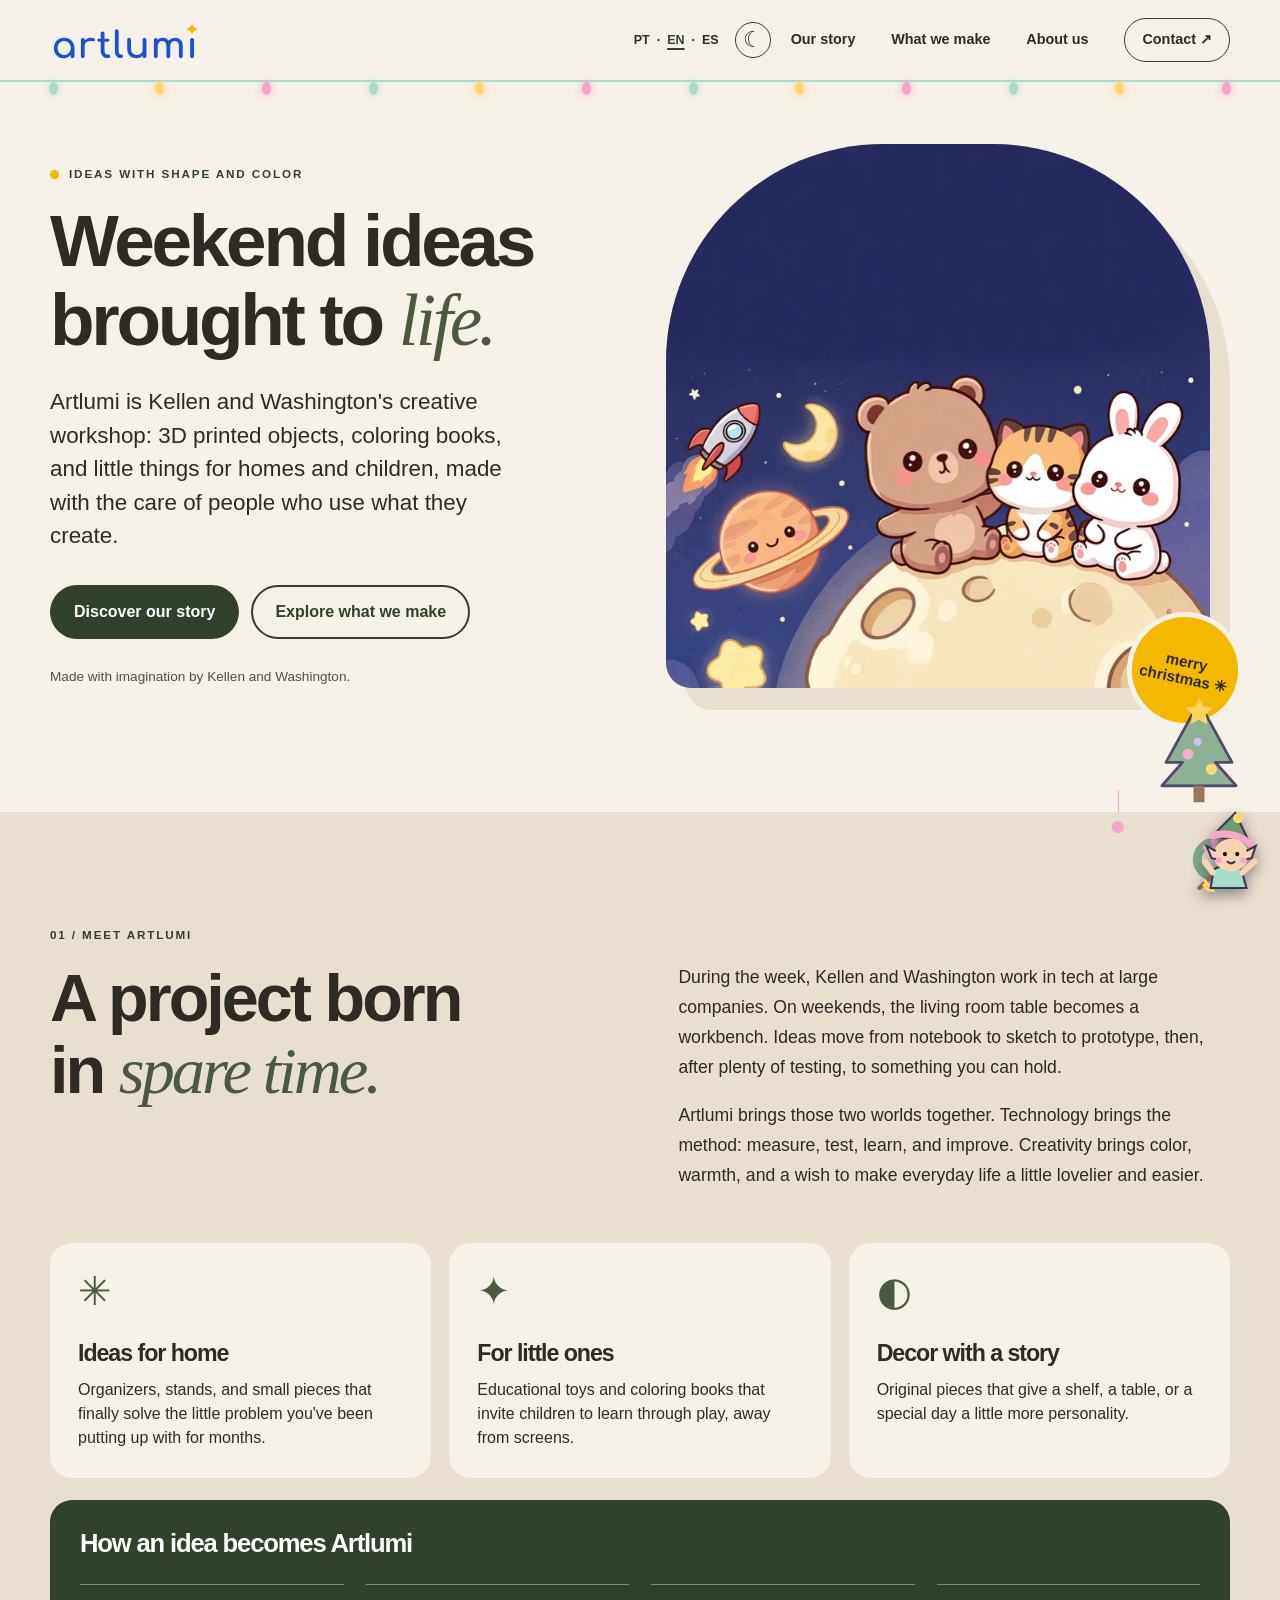
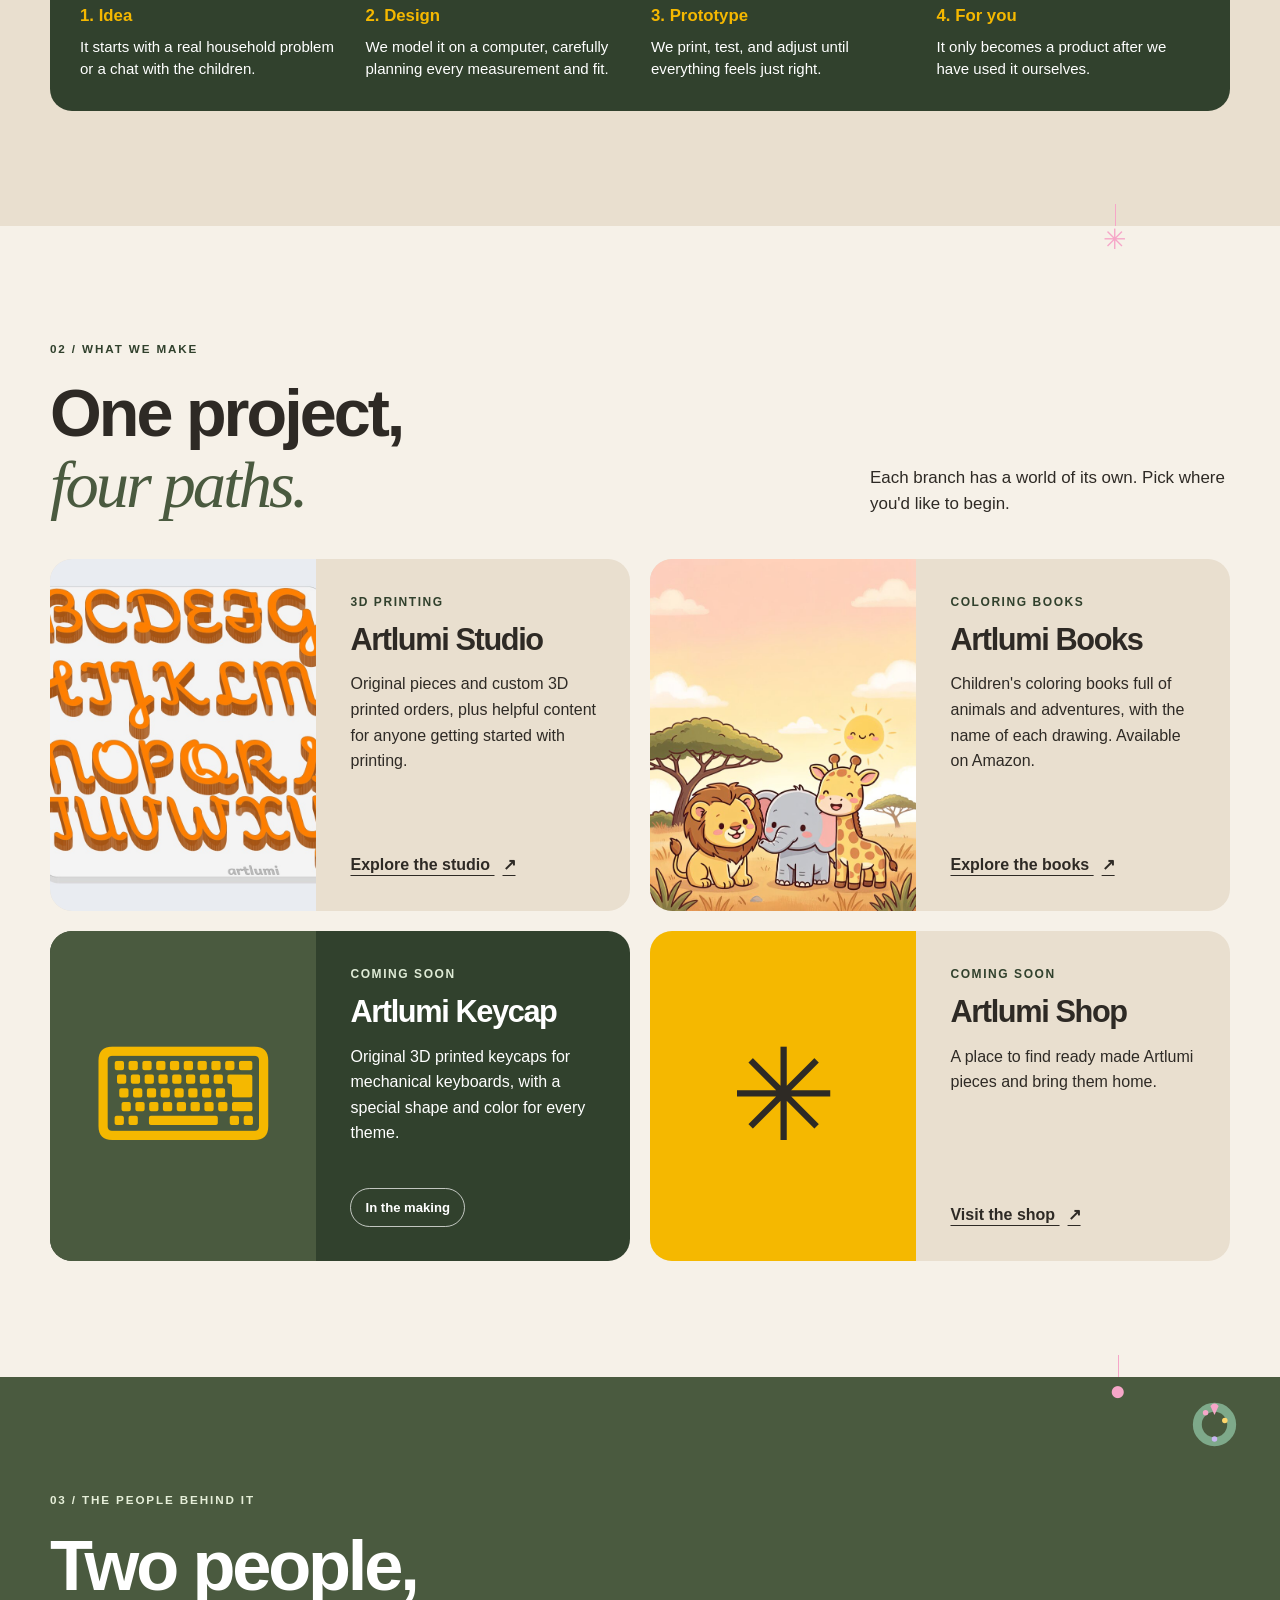
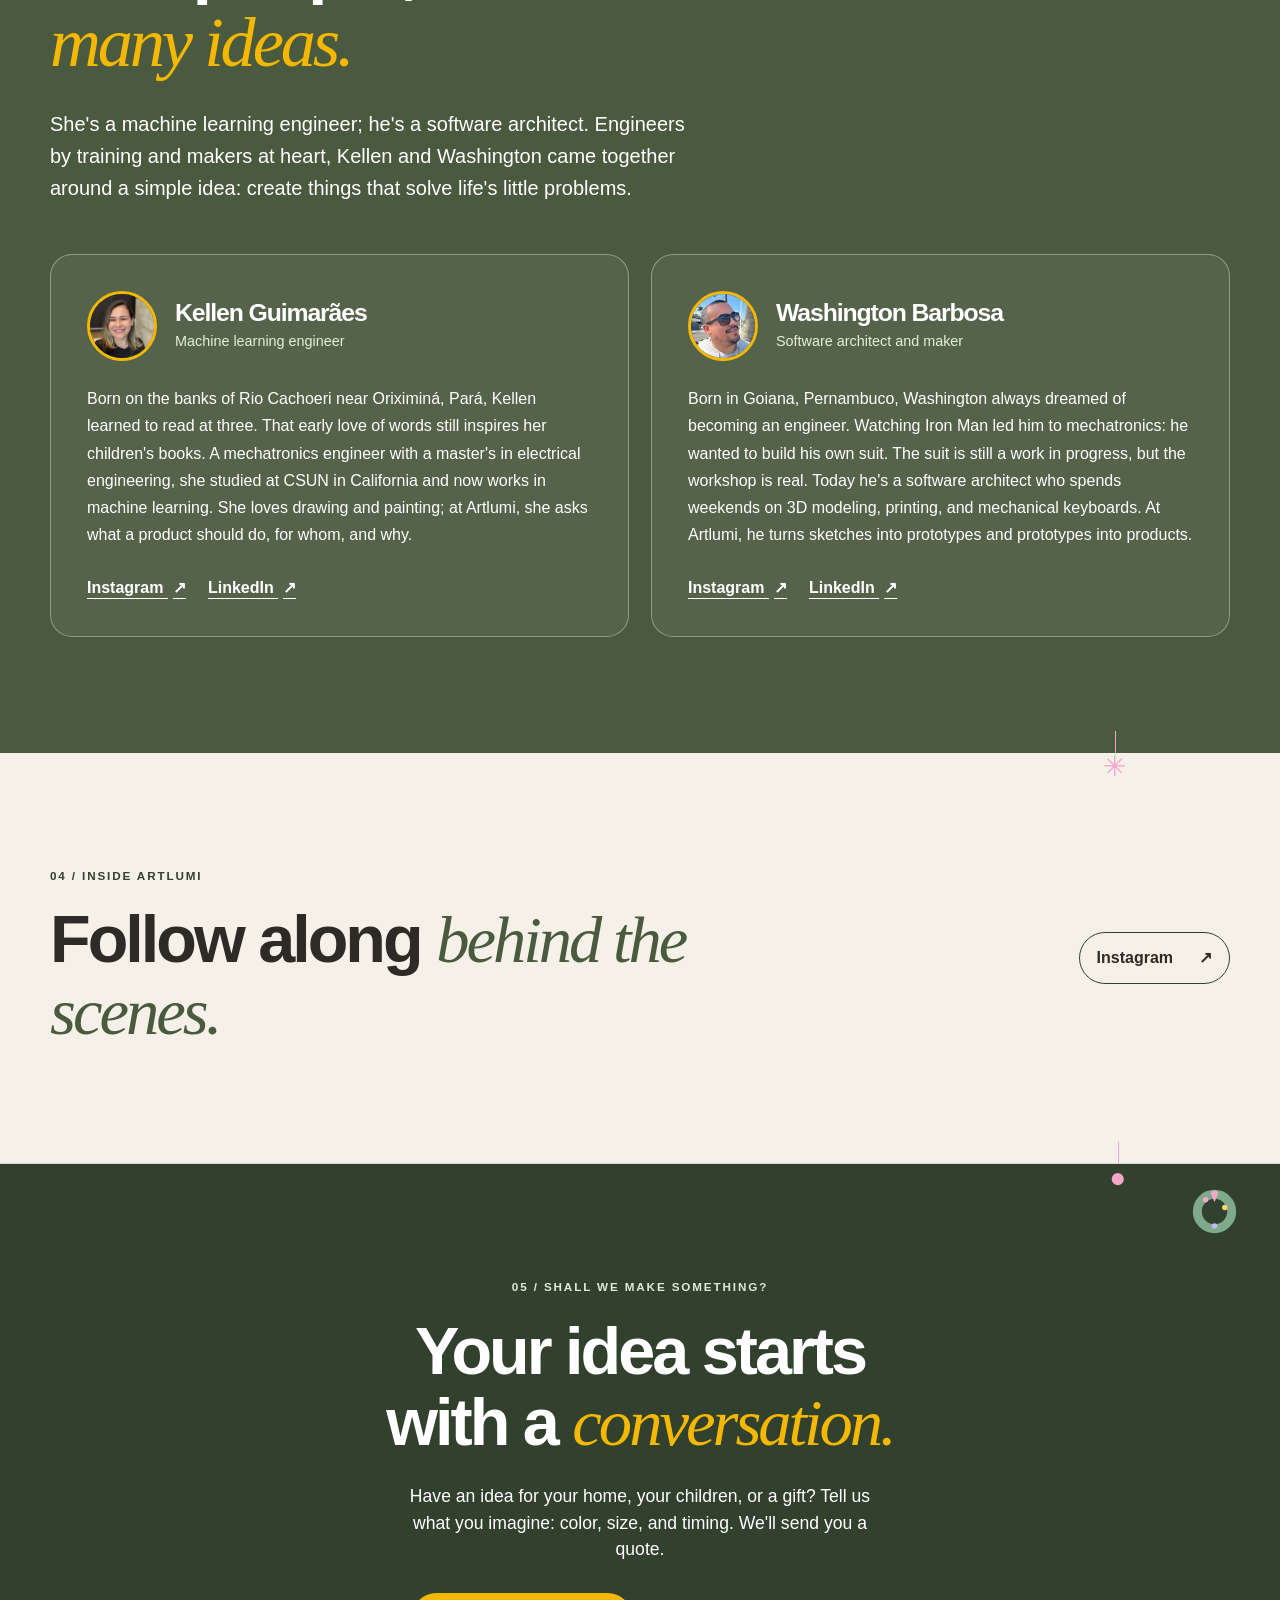
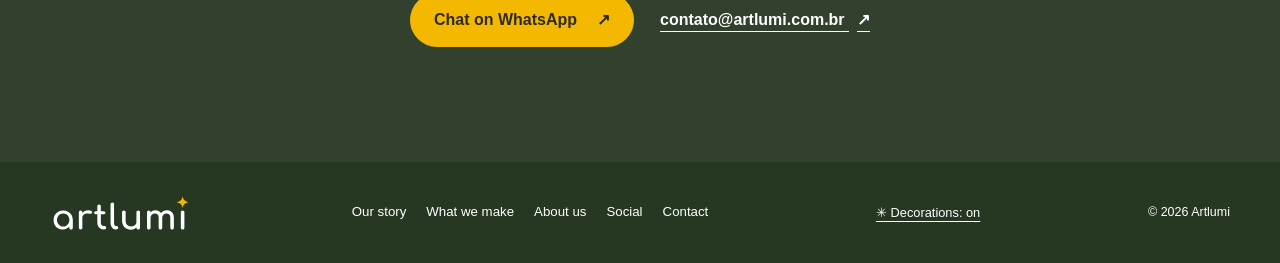
==== en/index.html @ 3c6d299a "Site em inglês e espanhol, modo escuro e temas sazonais - /en/ e /es/ com hreflang; a raiz escolhe o" ====
<!doctype html>
<html lang="en">
  <head>
    <meta charset="utf-8">
    <meta name="viewport" content="width=device-width, initial-scale=1">
    <meta name="description" content="Artlumi is Kellen and Washington's creative home for 3D printed objects, coloring books, and thoughtful ideas for everyday life.">
    <meta property="og:type" content="website">
    <meta property="og:locale" content="en_US">
    <meta property="og:title" content="Artlumi | Ideas made real">
    <meta property="og:description" content="Weekend ideas brought to life through 3D printing, coloring books, and original decor.">
    <meta property="og:image" content="https://artlumi.com.br/assets/img/livro-espaco.jpg">
    <meta property="og:url" content="https://artlumi.com.br/en/">
    <meta name="theme-color" content="#F6F1E8">
    <title>Artlumi | Ideas made real</title>
    <link rel="canonical" href="https://artlumi.com.br/en/">
    <link rel="alternate" hreflang="pt-BR" href="https://artlumi.com.br/">
    <link rel="alternate" hreflang="en" href="https://artlumi.com.br/en/">
    <link rel="alternate" hreflang="es" href="https://artlumi.com.br/es/">
    <link rel="alternate" hreflang="x-default" href="https://artlumi.com.br/">
    <script>
      (() => {
        try {
          const saved = localStorage.getItem('artlumi-theme');
          if (saved === 'light' || saved === 'dark') document.documentElement.dataset.theme = saved;
          else if (matchMedia('(prefers-color-scheme: dark)').matches) document.documentElement.dataset.theme = 'dark';
          document.querySelector('meta[name="theme-color"]').content = document.documentElement.dataset.theme === 'dark' ? '#1e1a2e' : '#F6F1E8';
        } catch (_) { /* Optional preference. */ }
      })();
    </script>
    <link rel="icon" type="image/svg+xml" href="../assets/img/logo-artlumi.svg">
    <link rel="stylesheet" href="../assets/style.css?v=6">
    <script src="../assets/site.js?v=4" defer></script>
    <script src="../assets/seasons.js?v=2" defer></script>
  </head>
  <body>
    <header class="site-header">
      <div class="container header-inner">
        <a class="brand" href="#inicio" aria-label="Artlumi — home">
          <img src="../assets/img/logo-artlumi.svg" width="150" height="49" loading="lazy" alt="Artlumi">
        </a>
        <div class="header-tools">
          <nav class="language-switch" aria-label="Language"><a href="/" hreflang="pt-BR" lang="pt-BR">PT</a><span aria-hidden="true">·</span><a href="/en/" hreflang="en" lang="en" aria-current="true">EN</a><span aria-hidden="true">·</span><a href="/es/" hreflang="es" lang="es">ES</a></nav>
          <button class="theme-toggle" type="button" aria-label="Turn on dark mode" aria-pressed="false"><span class="theme-icon" aria-hidden="true">☾</span></button>
        </div>
        <button class="menu-toggle" type="button" aria-controls="menu-principal" aria-expanded="false" aria-label="Open menu">
          <span></span><span></span><span></span>
        </button>
        <nav class="site-nav" id="menu-principal" aria-label="Main navigation">
          <a href="#projeto">Our story</a>
          <a href="#vertentes">What we make</a>
          <a href="#sobre">About us</a>
          <a class="nav-contact" href="#contato">Contact <span aria-hidden="true">↗&#xFE0E;</span></a>
        </nav>
      </div>
    </header>

    <main>
      <section class="hero" id="inicio" aria-labelledby="titulo-principal">
        <div class="container hero-grid">
          <div class="hero-copy">
            <p class="eyebrow"><span class="eyebrow-dot" aria-hidden="true"></span> IDEAS WITH SHAPE AND COLOR</p>
            <h1 id="titulo-principal">Weekend ideas<br>brought to <em>life.</em></h1>
            <p class="hero-lead">Artlumi is Kellen and Washington's creative workshop: 3D printed objects, coloring books, and little things for homes and children, made with the care of people who use what they create.</p>
            <div class="hero-actions">
              <a class="button button-primary" href="#projeto">Discover our story</a>
              <a class="button button-outline" href="#vertentes">Explore what we make</a>
            </div>
            <p class="hero-note">Made with imagination by Kellen and Washington.</p>
          </div>
          <div class="hero-media">
            <div class="hero-image-wrap">
              <img src="../assets/img/livro-espaco.jpg" width="681" height="900" alt="Cover of the Artlumi Books space coloring book: a bear, kitten, and bunny sitting on the Moon" fetchpriority="high">
            </div>
            <span class="media-sticker" aria-hidden="true">made<br>to<br>imagine ✳</span>
          </div>
        </div>
      </section>

      <section class="section project-section" id="projeto" aria-labelledby="titulo-projeto">
        <div class="container">
          <p class="eyebrow">01 / MEET ARTLUMI</p>
          <div class="project-intro">
            <h2 id="titulo-projeto">A project born<br>in <em>spare time.</em></h2>
            <div class="project-copy">
              <p>During the week, Kellen and Washington work in tech at large companies. On weekends, the living room table becomes a workbench. Ideas move from notebook to sketch to prototype, then, after plenty of testing, to something you can hold.</p>
              <p>Artlumi brings those two worlds together. Technology brings the method: measure, test, learn, and improve. Creativity brings color, warmth, and a wish to make everyday life a little lovelier and easier.</p>
            </div>
          </div>
          <div class="pillars-grid">
            <article class="pillar-card"><span class="pillar-symbol" aria-hidden="true">✳</span><h3>Ideas for home</h3><p>Organizers, stands, and small pieces that finally solve the little problem you've been putting up with for months.</p></article>
            <article class="pillar-card"><span class="pillar-symbol" aria-hidden="true">✦</span><h3>For little ones</h3><p>Educational toys and coloring books that invite children to learn through play, away from screens.</p></article>
            <article class="pillar-card"><span class="pillar-symbol" aria-hidden="true">◐</span><h3>Decor with a story</h3><p>Original pieces that give a shelf, a table, or a special day a little more personality.</p></article>
          </div>
          <div class="process-band">
            <h3>How an idea becomes Artlumi</h3>
            <ol class="process-steps">
              <li><strong>1. Idea</strong><p>It starts with a real household problem or a chat with the children.</p></li>
              <li><strong>2. Design</strong><p>We model it on a computer, carefully planning every measurement and fit.</p></li>
              <li><strong>3. Prototype</strong><p>We print, test, and adjust until everything feels just right.</p></li>
              <li><strong>4. For you</strong><p>It only becomes a product after we have used it ourselves.</p></li>
            </ol>
          </div>
        </div>
      </section>

      <section class="section ventures-section" id="vertentes" aria-labelledby="titulo-vertentes">
        <div class="container">
          <div class="section-heading">
            <div><p class="eyebrow">02 / WHAT WE MAKE</p><h2 id="titulo-vertentes">One project,<br><em>four paths.</em></h2></div>
            <p>Each branch has a world of its own. Pick where you'd like to begin.</p>
          </div>
          <div class="ventures-grid">
            <article class="venture-card">
              <div class="venture-media"><img src="../assets/img/alfabeto-cursivo.jpg" width="1200" height="900" loading="lazy" alt="Colorful cursive letters from a 3D printed interlocking alphabet"></div>
              <div class="venture-copy"><p class="venture-subtitle">3D printing</p><h3>Artlumi Studio</h3><p>Original pieces and custom 3D printed orders, plus helpful content for anyone getting started with printing.</p><a href="https://studio.artlumi.com.br/" target="_blank" rel="noopener" aria-label="Explore Artlumi Studio">Explore the studio <span aria-hidden="true">↗&#xFE0E;</span></a></div>
            </article>
            <article class="venture-card">
              <div class="venture-media"><img src="../assets/img/livro-safari.jpg" width="681" height="900" loading="lazy" alt="Cover of the children's safari coloring book"></div>
              <div class="venture-copy"><p class="venture-subtitle">Coloring books</p><h3>Artlumi Books</h3><p>Children's coloring books full of animals and adventures, with the name of each drawing. Available on Amazon.</p><a href="https://book.artlumi.com.br/" target="_blank" rel="noopener" aria-label="Explore Artlumi Books">Explore the books <span aria-hidden="true">↗&#xFE0E;</span></a></div>
            </article>
            <article class="venture-card idea-card keycap-card">
              <div class="venture-media idea-illustration" aria-hidden="true">⌨</div>
              <div class="venture-copy"><p class="venture-subtitle">Coming soon</p><h3>Artlumi Keycap</h3><p>Original 3D printed keycaps for mechanical keyboards, with a special shape and color for every theme.</p><span class="venture-badge">In the making</span></div>
            </article>
            <article class="venture-card idea-card store-card">
              <div class="venture-media idea-illustration" aria-hidden="true">✳</div>
              <div class="venture-copy"><p class="venture-subtitle">Coming soon</p><h3>Artlumi Shop</h3><p>A place to find ready made Artlumi pieces and bring them home.</p><a href="https://store.artlumi.com.br/" target="_blank" rel="noopener" aria-label="Visit the Artlumi Shop">Visit the shop <span aria-hidden="true">↗&#xFE0E;</span></a></div>
            </article>
          </div>
        </div>
      </section>

      <section class="section about-section" id="sobre" aria-labelledby="titulo-sobre">
        <div class="container">
          <p class="eyebrow">03 / THE PEOPLE BEHIND IT</p>
          <h2 id="titulo-sobre">Two people,<br><em>many ideas.</em></h2>
          <p class="about-lead">She's a machine learning engineer; he's a software architect. Engineers by training and makers at heart, Kellen and Washington came together around a simple idea: create things that solve life's little problems.</p>
          <div class="bios-grid">
            <article class="bio-card">
              <div class="bio-header"><img class="bio-photo" src="../assets/img/perfil/kellen.jpg?v=1" width="150" height="150" loading="lazy" alt="Photo of Kellen Guimarães"><div><h3>Kellen Guimarães</h3><p class="bio-role">Machine learning engineer</p></div></div>
              <p>Born on the banks of Rio Cachoeri near Oriximiná, Pará, Kellen learned to read at three. That early love of words still inspires her children's books. A mechatronics engineer with a master's in electrical engineering, she studied at CSUN in California and now works in machine learning. She loves drawing and painting; at Artlumi, she asks what a product should do, for whom, and why.</p>
              <div class="bio-links"><a href="https://www.instagram.com/kellen.ag/" target="_blank" rel="noopener" aria-label="Kellen's Instagram">Instagram <span aria-hidden="true">↗&#xFE0E;</span></a><a href="https://www.linkedin.com/in/kellenguimaraes" target="_blank" rel="noopener" aria-label="Kellen's LinkedIn">LinkedIn <span aria-hidden="true">↗&#xFE0E;</span></a></div>
            </article>
            <article class="bio-card">
              <div class="bio-header"><img class="bio-photo" src="../assets/img/perfil/washington.jpg?v=1" width="150" height="150" loading="lazy" alt="Photo of Washington Barbosa"><div><h3>Washington Barbosa</h3><p class="bio-role">Software architect and maker</p></div></div>
              <p>Born in Goiana, Pernambuco, Washington always dreamed of becoming an engineer. Watching Iron Man led him to mechatronics: he wanted to build his own suit. The suit is still a work in progress, but the workshop is real. Today he's a software architect who spends weekends on 3D modeling, printing, and mechanical keyboards. At Artlumi, he turns sketches into prototypes and prototypes into products.</p>
              <div class="bio-links"><a href="https://www.instagram.com/washingtonban/" target="_blank" rel="noopener" aria-label="Washington's Instagram">Instagram <span aria-hidden="true">↗&#xFE0E;</span></a><a href="https://www.linkedin.com/in/washingtonban/" target="_blank" rel="noopener" aria-label="Washington's LinkedIn">LinkedIn <span aria-hidden="true">↗&#xFE0E;</span></a></div>
            </article>
          </div>
        </div>
      </section>

      <section class="section social-section" id="redes" aria-labelledby="titulo-redes">
        <div class="container social-inner">
          <div><p class="eyebrow">04 / INSIDE ARTLUMI</p><h2 id="titulo-redes">Follow along <em>behind the scenes.</em></h2></div>
          <div class="social-links" aria-label="Social media">
            <a class="social-link" data-config="instagram" target="_blank" rel="noopener" hidden>Instagram <span aria-hidden="true">↗&#xFE0E;</span></a>
            <a class="social-link" data-config="tiktok" target="_blank" rel="noopener" hidden>TikTok <span aria-hidden="true">↗&#xFE0E;</span></a>
            <a class="social-link" data-config="youtube" target="_blank" rel="noopener" hidden>YouTube <span aria-hidden="true">↗&#xFE0E;</span></a>
            <p class="coming-soon" id="redes-em-breve">Coming soon <span aria-hidden="true">✳</span></p>
          </div>
        </div>
      </section>

      <section class="section contact-section" id="contato" aria-labelledby="titulo-contato">
        <div class="container contact-inner">
          <p class="eyebrow">05 / SHALL WE MAKE SOMETHING?</p>
          <h2 id="titulo-contato">Your idea starts<br>with a <em>conversation.</em></h2>
          <p>Have an idea for your home, your children, or a gift? Tell us what you imagine: color, size, and timing. We'll send you a quote.</p>
          <div class="contact-actions">
            <a class="button button-yellow" data-config="whatsapp" hidden>Chat on WhatsApp <span aria-hidden="true">↗&#xFE0E;</span></a>
            <a class="contact-email" data-config="email" href="mailto:contato@artlumi.com.br">contato@artlumi.com.br <span aria-hidden="true">↗&#xFE0E;</span></a>
          </div>
        </div>
      </section>
    </main>

    <footer class="site-footer">
      <div class="container footer-inner">
        <a href="#inicio" aria-label="Artlumi — back to top"><img src="../assets/img/logo-artlumi-branco.svg" width="150" height="49" loading="lazy" alt="Artlumi"></a>
        <nav aria-label="Footer navigation"><a href="#projeto">Our story</a><a href="#vertentes">What we make</a><a href="#sobre">About us</a><a href="#redes">Social</a><a href="#contato">Contact</a></nav>
        <button class="decor-toggle" type="button" aria-pressed="true">✳ Decorations: on</button>
        <small>© 2026 Artlumi</small>
      </div>
    </footer>
  </body>
</html>
---- assets/style.css ----
:root {
  color-scheme: light;
  --green: #4a5a3f;
  --green-dark: #31412d;
  --beige: #e9dfcf;
  --cream: #f6f1e8;
  --ink: #2e2a25;
  --blue: #1d4ed8;
  --yellow: #f5b800;
  --white: #fffdf9;
  --radius: 22px;
}

*, *::before, *::after { box-sizing: border-box; }
html { scroll-behavior: smooth; scroll-padding-top: 96px; }
body { margin: 0; padding-top: 80px; min-width: 320px; color: var(--ink); background: var(--cream); font-family: "Avenir Next", Avenir, "Segoe UI", sans-serif; line-height: 1.5; }
img { display: block; max-width: 100%; }
a { color: inherit; }
button { font: inherit; }
[hidden] { display: none !important; }
:focus-visible { outline: 3px solid var(--blue); outline-offset: 4px; }
.container { width: min(100% - 48px, 1180px); margin-inline: auto; }
.section { padding-block: clamp(72px, 9vw, 128px); }
.eyebrow { margin: 0 0 20px; color: var(--green-dark); font-size: .73rem; font-weight: 800; letter-spacing: .16em; line-height: 1.4; }
h1, h2, h3, p { overflow-wrap: break-word; }
h1, h2, h3 { margin-top: 0; line-height: 1.08; letter-spacing: -.045em; }
h1, h2 { font-weight: 800; }
h2 { margin-bottom: 0; font-size: clamp(2.65rem, 5.2vw, 5rem); }
em { font-family: Georgia, serif; font-weight: 400; }
.button { display: inline-flex; align-items: center; justify-content: center; gap: 20px; min-height: 52px; padding: 13px 22px; border: 2px solid transparent; border-radius: 999px; font-weight: 800; text-decoration: none; text-align: center; transition: transform .2s ease, background-color .2s ease, color .2s ease; }
.button:hover, .social-link:hover { transform: translateY(-3px); }
.button-primary { color: #fff; background: var(--green-dark); }
.button-primary:hover { background: #263722; }
.button-outline { border-color: var(--green-dark); color: var(--green-dark); }
.button-outline:hover { background: var(--beige); }

.site-header { position: fixed; z-index: 20; top: 0; right: 0; left: 0; border-bottom: 1px solid rgba(46,42,37,.12); background: var(--cream); }
.header-inner { display: flex; align-items: center; justify-content: space-between; min-height: 80px; gap: 20px; }
.brand { display: inline-flex; flex: none; align-items: center; }
.brand img { width: 150px; height: auto; }
.site-nav { display: flex; align-items: center; gap: clamp(18px, 2.8vw, 38px); }
.site-nav a { font-size: .9rem; font-weight: 700; text-decoration: none; }
.site-nav a:hover, .site-footer a:hover { text-decoration: underline; text-underline-offset: 5px; }
.site-nav .nav-contact { padding: 10px 17px; border: 1px solid var(--green-dark); border-radius: 999px; }
.menu-toggle { display: none; }

.hero { overflow: hidden; padding-block: clamp(38px, 5vw, 72px) clamp(72px, 8vw, 120px); }
.hero-grid { display: grid; grid-template-columns: minmax(0, 1fr) minmax(0, 1.02fr); align-items: center; gap: clamp(30px, 5vw, 72px); }
.hero-copy { padding-block: 20px; }
.hero .eyebrow { display: flex; align-items: center; gap: 10px; }
.eyebrow-dot { width: 9px; height: 9px; border-radius: 50%; background: var(--yellow); }
.hero h1 { max-width: 680px; margin-bottom: 24px; font-size: clamp(3.4rem, 5.7vw, 5.7rem); }
.hero h1 em { color: var(--green); }
.hero-lead { max-width: 480px; margin: 0 0 32px; font-size: clamp(1.1rem, 1.8vw, 1.4rem); line-height: 1.5; }
.hero-actions { display: flex; flex-wrap: wrap; gap: 12px; }
.hero-note { margin: 28px 0 0; color: #555044; font-size: .85rem; }
.hero-media { position: relative; min-width: 0; padding: 0 20px 22px 0; }
.hero-image-wrap { overflow: hidden; aspect-ratio: 1 / 1; border-radius: 40% 40% 25px 25px; background: var(--beige); box-shadow: 20px 22px 0 var(--beige); }
.hero-image-wrap img { width: 100%; height: 100%; object-fit: cover; }
.media-sticker { position: absolute; right: -13px; bottom: -18px; display: grid; place-items: center; width: 116px; height: 116px; border: 5px solid var(--cream); border-radius: 50%; color: var(--ink); background: var(--yellow); font-size: .95rem; font-weight: 800; line-height: 1.12; text-align: center; transform: rotate(12deg); }

.project-section { background: var(--beige); }
.project-intro { display: grid; grid-template-columns: minmax(0, 1fr) minmax(0, 1fr); gap: clamp(30px, 6vw, 80px); align-items: start; }
.project-intro h2 em, .ventures-section h2 em { color: var(--green); }
.project-copy p { margin: 0 0 18px; font-size: 1.1rem; line-height: 1.7; }
.project-copy p:last-child { margin-bottom: 0; }
.pillars-grid { display: grid; grid-template-columns: repeat(3, minmax(0, 1fr)); gap: 18px; margin-top: 52px; }
.pillar-card { min-width: 0; padding: 28px; border-radius: var(--radius); background: var(--cream); }
.pillar-symbol { display: block; margin-bottom: 30px; color: var(--green); font-size: 2.5rem; line-height: 1; }
.pillar-card h3 { margin-bottom: 12px; font-size: 1.45rem; }
.pillar-card p { margin: 0; }
.process-band { margin-top: 22px; padding: 30px; border-radius: var(--radius); color: #fff; background: var(--green-dark); }
.process-band h3 { margin-bottom: 26px; font-size: 1.6rem; }
.process-steps { display: grid; grid-template-columns: repeat(4, minmax(0, 1fr)); gap: 22px; margin: 0; padding: 0; list-style: none; }
.process-steps li { min-width: 0; padding-top: 18px; border-top: 1px solid rgba(255,255,255,.38); }
.process-steps strong { color: var(--yellow); font-size: 1.05rem; }
.process-steps p { margin: 8px 0 0; font-size: .94rem; }
.ventures-section { background: var(--cream); }
.section-heading { display: flex; align-items: end; justify-content: space-between; gap: 30px; margin-bottom: 38px; }
.section-heading > p { max-width: 360px; margin: 0 0 5px; font-size: 1.06rem; }
.ventures-grid { display: grid; grid-template-columns: repeat(2, minmax(0, 1fr)); gap: 20px; }
.venture-card { display: grid; grid-template-columns: minmax(0, .85fr) minmax(0, 1fr); overflow: hidden; min-width: 0; min-height: 330px; border-radius: var(--radius); background: var(--beige); }
.venture-media { min-width: 0; min-height: 100%; background: var(--beige); }
.venture-media img { width: 100%; height: 100%; object-fit: cover; }
.venture-copy { display: flex; flex-direction: column; align-items: flex-start; min-width: 0; padding: clamp(22px, 3vw, 34px); }
.venture-subtitle { margin: 0 0 12px; color: var(--green-dark); font-size: .75rem; font-weight: 800; letter-spacing: .13em; text-transform: uppercase; }
.venture-copy h3 { margin-bottom: 15px; font-size: clamp(1.55rem, 2.4vw, 2.15rem); }
.venture-copy > p:not(.venture-subtitle) { margin: 0 0 24px; line-height: 1.6; }
.venture-copy a { margin-top: auto; font-weight: 800; text-decoration-thickness: 1px; text-underline-offset: 5px; }
.venture-copy a span { margin-left: 8px; }
.idea-card { color: #fff; background: var(--green-dark); }
.idea-card .venture-subtitle { color: #dfebd6; }
.idea-illustration { display: grid; place-items: center; color: var(--yellow); background: var(--green); font-size: clamp(5rem, 10vw, 9rem); line-height: 1; }
.venture-badge { display: inline-flex; margin-top: auto; padding: 9px 14px; border: 1px solid rgba(255,255,255,.7); border-radius: 999px; font-size: .82rem; font-weight: 800; }
.store-card { color: var(--ink); background: var(--beige); }
.store-card .venture-subtitle { color: var(--green-dark); }
.store-card .idea-illustration { color: var(--ink); background: var(--yellow); }
.about-section { color: #fff; background: var(--green); }
.about-section .eyebrow { color: #e6efd9; }
.about-section h2 { font-size: clamp(2.6rem, 5.5vw, 5.5rem); }
.about-section h2 em { color: var(--yellow); }
.bios-grid { display: grid; grid-template-columns: repeat(2, minmax(0, 1fr)); gap: 22px; margin-top: 50px; }
.about-lead { max-width: 640px; margin: 28px 0 0; font-size: clamp(1.05rem, 1.6vw, 1.25rem); line-height: 1.6; }
.bio-card { display: flex; flex-direction: column; min-width: 0; padding: clamp(24px, 3vw, 36px); border: 1px solid rgba(255,255,255,.35); border-radius: var(--radius); background: rgba(255,255,255,.06); }
.bio-header { display: flex; align-items: center; gap: 18px; margin-bottom: 24px; }
.bio-header > div { min-width: 0; }
.bio-photo { flex: none; width: 70px; height: 70px; border: 3px solid var(--yellow); border-radius: 50%; object-fit: cover; background: var(--beige); }
.bio-initials { display: grid; flex: none; place-items: center; width: 70px; height: 70px; border-radius: 50%; color: var(--ink); background: var(--yellow); font-weight: 800; font-size: 1.2rem; }
.bio-header h3 { margin-bottom: 5px; font-size: 1.55rem; }
.bio-role { margin: 0; color: #e6efd9; font-size: .9rem; }
.bio-card > p { margin: 0 0 28px; line-height: 1.7; }
.bio-links { display: flex; flex-wrap: wrap; gap: 12px 22px; margin-top: auto; }
.bio-links a { font-weight: 800; text-decoration-thickness: 1px; text-underline-offset: 5px; }
.bio-links a span { margin-left: 5px; }

.social-section { border-bottom: 1px solid rgba(46,42,37,.13); }
.social-inner { display: flex; align-items: center; justify-content: space-between; gap: 36px; }
.social-inner h2 { max-width: 650px; }
.social-inner h2 em { color: var(--green); }
.social-links { display: flex; flex: none; flex-wrap: wrap; gap: 10px; max-width: 440px; }
.social-link { display: inline-flex; align-items: center; justify-content: space-between; gap: 26px; min-width: 130px; padding: 13px 17px; border: 1px solid var(--green-dark); border-radius: 999px; font-weight: 800; text-decoration: none; transition: transform .2s ease; }
.coming-soon { margin: 0; padding: 16px 24px; border: 1px solid var(--green); border-radius: 999px; color: var(--green-dark); font-weight: 800; }
.coming-soon span { margin-left: 14px; color: var(--blue); }

.contact-section { color: #fff; background: var(--green-dark); text-align: center; }
.contact-inner { display: flex; flex-direction: column; align-items: center; }
.contact-section .eyebrow { color: #dfead6; }
.contact-section h2 { max-width: 900px; }
.contact-section h2 em { color: var(--yellow); }
.contact-inner > p:not(.eyebrow) { max-width: 490px; margin: 24px 0 30px; font-size: 1.1rem; }
.contact-actions { display: flex; flex-wrap: wrap; align-items: center; justify-content: center; gap: 18px 26px; }
.button-yellow { color: var(--ink); background: var(--yellow); }
.button-yellow:hover { background: #ffd04b; }
.contact-email { color: #fff; font-weight: 800; text-decoration-thickness: 1px; text-underline-offset: 6px; }
.contact-email span { margin-left: 8px; }
.site-footer { padding-block: 28px; color: #fff; background: #263722; }
.footer-inner { display: flex; align-items: center; justify-content: space-between; gap: 24px; }
.footer-inner img { width: 140px; height: auto; }
.site-footer nav { display: flex; flex-wrap: wrap; gap: 12px 20px; }
.site-footer a { font-size: .83rem; text-decoration: none; }
.site-footer small { white-space: nowrap; font-size: .78rem; }

@media (max-width: 980px) {
  .project-intro { grid-template-columns: 1fr; gap: 26px; }
  .process-steps { grid-template-columns: repeat(2, minmax(0, 1fr)); }
  .venture-card { grid-template-columns: 1fr; }
  .venture-media { min-height: 240px; max-height: 280px; }
  .footer-inner { flex-wrap: wrap; }
}

@media (max-width: 720px) {
  html { scroll-padding-top: 76px; }
  body { padding-top: 68px; }
  .container { width: min(100% - 32px, 1180px); }
  .header-inner { min-height: 68px; }
  .brand img { width: 124px; }
  .menu-toggle { display: flex; flex-direction: column; align-items: center; justify-content: center; gap: 5px; width: 44px; height: 44px; border: 1px solid var(--green-dark); border-radius: 50%; color: var(--green-dark); background: transparent; cursor: pointer; }
  .menu-toggle span { display: block; width: 18px; height: 2px; border-radius: 2px; background: currentColor; }
  .site-nav { position: absolute; top: 68px; right: 0; left: 0; display: none; flex-direction: column; align-items: stretch; gap: 0; padding: 12px 16px 20px; border-bottom: 1px solid rgba(46,42,37,.12); background: var(--cream); box-shadow: 0 12px 22px rgba(46,42,37,.1); }
  .site-nav.is-open { display: flex; }
  .site-nav a { padding: 12px 8px; }
  .site-nav .nav-contact { margin-top: 5px; padding: 12px; text-align: center; }
  .hero { padding-block: 34px 82px; }
  .hero-grid { grid-template-columns: 1fr; gap: 30px; }
  .hero-copy { padding: 0; }
  .hero h1 { margin-bottom: 18px; font-size: clamp(3.25rem, 12vw, 5rem); }
  .hero-lead { margin-bottom: 24px; }
  .hero-note { margin-top: 20px; }
  .hero-media { width: min(100% - 12px, 500px); margin-inline: auto; }
  .media-sticker { right: -8px; bottom: -22px; width: 90px; height: 90px; font-size: .73rem; }
  .section-heading, .social-inner { align-items: start; flex-direction: column; gap: 18px; }
  .section-heading { margin-bottom: 28px; }
  .section-heading > p { max-width: 550px; }
  .pillars-grid { grid-template-columns: 1fr; gap: 14px; margin-top: 38px; }
  .pillar-symbol { margin-bottom: 18px; }
  .ventures-grid, .bios-grid { grid-template-columns: 1fr; }
  .venture-card { grid-template-columns: minmax(0, .8fr) minmax(0, 1fr); min-height: 300px; }
  .venture-media { max-height: none; }
  .social-links { flex: auto; }
}

@media (max-width: 520px) {
  .section { padding-block: 72px; }
  .process-band { padding: 24px; }
  .process-steps { grid-template-columns: 1fr; gap: 18px; }
  .venture-card { grid-template-columns: 1fr; }
  .venture-media { min-height: 220px; max-height: 240px; }
  .venture-copy { min-height: 270px; }
  .bio-header { align-items: flex-start; }
  .bio-initials, .bio-photo { width: 58px; height: 58px; }
  .hero-actions .button { width: 100%; }
  .contact-actions { flex-direction: column; }
  .footer-inner { flex-direction: column; align-items: flex-start; }
  .site-footer nav { gap: 12px 16px; }
}

@media (prefers-reduced-motion: reduce) {
  html { scroll-behavior: auto; }
  *, *::before, *::after { transition-duration: .01ms !important; }
}

/* Language and appearance controls */
.header-tools { display: flex; align-items: center; gap: 14px; margin-left: auto; }
.language-switch { display: flex; align-items: center; gap: 5px; white-space: nowrap; font-size: .78rem; font-weight: 800; }
.language-switch a { padding: 5px 2px; text-decoration: none; }
.language-switch a[aria-current="true"] { color: var(--green-dark); text-decoration: underline; text-decoration-thickness: 2px; text-underline-offset: 4px; }
.theme-toggle { display: grid; flex: none; place-items: center; width: 36px; height: 36px; border: 1px solid var(--green-dark); border-radius: 50%; color: var(--green-dark); background: transparent; cursor: pointer; }
.theme-icon { font-size: 1.35rem; line-height: 1; }
.decor-toggle { border: 0; color: inherit; background: transparent; cursor: pointer; font-size: .8rem; text-decoration: underline; text-underline-offset: 4px; }
@media (min-width: 721px) and (max-width: 1050px) { .header-inner { gap: 12px; } .site-nav { gap: 12px; } .site-nav a { font-size: .8rem; } .brand img { width: 125px; } }
@media (max-width: 720px) { .header-inner { gap: 8px; } .header-tools { gap: 6px; } .language-switch { font-size: .7rem; gap: 3px; } .theme-toggle { width: 32px; height: 32px; } .menu-toggle { flex: none; } }
@media (max-width: 380px) { .brand img { width: 100px; } .header-tools { gap: 4px; } }

/* Night palette. The media rule also covers visitors before JavaScript loads. */
:root[data-theme="dark"] {
  color-scheme: dark;
  --green: #a6dcc8; --green-dark: #c9b6f2; --beige: #262038; --cream: #1e1a2e;
  --ink: #f7efe4; --blue: #c9b6f2; --yellow: #ffd66b; --white: #342c4d;
}
@media (prefers-color-scheme: dark) {
  :root:not([data-theme="light"]) {
    color-scheme: dark;
    --green: #a6dcc8; --green-dark: #c9b6f2; --beige: #262038; --cream: #1e1a2e;
    --ink: #f7efe4; --blue: #c9b6f2; --yellow: #ffd66b; --white: #342c4d;
  }
}
:root[data-theme="dark"] body, :root:not([data-theme="light"]) body { background-color: var(--cream); }
:root[data-theme="dark"] .site-header, :root[data-theme="dark"] .site-nav { background: #1e1a2e; border-color: #4d4167; }
:root[data-theme="dark"] .brand img { content: url('img/logo-artlumi-branco.svg'); }
:root[data-theme="dark"] .hero, :root[data-theme="dark"] .ventures-section, :root[data-theme="dark"] .social-section { background-color: #1e1a2e; background-image: radial-gradient(circle, #c9b6f255 1px, transparent 2px), radial-gradient(circle, #ffd66b33 1px, transparent 2px); background-size: 117px 109px, 163px 151px; }
:root[data-theme="dark"] .project-section { background: #262038; }
:root[data-theme="dark"] .pillar-card, :root[data-theme="dark"] .venture-card:not(.idea-card), :root[data-theme="dark"] .bio-card { background: #342c4d; }
:root[data-theme="dark"] .venture-media { background: #2d2643; }
:root[data-theme="dark"] .process-band, :root[data-theme="dark"] .keycap-card, :root[data-theme="dark"] .contact-section { color: #f7efe4; background: #2d2643; }
:root[data-theme="dark"] .about-section { color: #f7efe4; background: #262038; }
:root[data-theme="dark"] .bio-role, :root[data-theme="dark"] .about-section .eyebrow, :root[data-theme="dark"] .contact-section .eyebrow, :root[data-theme="dark"] .idea-card .venture-subtitle { color: #cfc3dd; }
:root[data-theme="dark"] .hero-note { color: #cfc3dd; }
:root[data-theme="dark"] .button-primary { color: #1e1a2e; background: #c9b6f2; }
:root[data-theme="dark"] .button-primary:hover { background: #e0d3fa; }
:root[data-theme="dark"] .button-outline:hover { background: #342c4d; }
:root[data-theme="dark"] .store-card { color: #f7efe4; background: #342c4d; }
:root[data-theme="dark"] .store-card .idea-illustration { color: #1e1a2e; }
:root[data-theme="dark"] .idea-illustration { color: #ffd66b; background: #4b3c68; }
:root[data-theme="dark"] .media-sticker, :root[data-theme="dark"] .bio-initials, :root[data-theme="dark"] .button-yellow { color: #1e1a2e; }
:root[data-theme="dark"] .hero-image-wrap { box-shadow: 20px 22px 0 #342c4d; }
:root[data-theme="dark"] .site-footer { background: #181425; }
:root[data-theme="dark"] .contact-email { color: #f7efe4; }
:root[data-theme="dark"] .hero .eyebrow-dot { box-shadow: 0 0 16px #ffd66b; animation: star-glow 3s ease-in-out infinite alternate; }
@keyframes star-glow { to { opacity: .55; } }
@media (prefers-reduced-motion: reduce) { :root[data-theme="dark"] .hero .eyebrow-dot { animation: none; } }

/* Seasonal drawings are decorative and never affect layout. */
.hero, .section, .pillar-card, .venture-card { position: relative; }
.season-layer { position: fixed; inset: 0; z-index: 10; pointer-events: none; overflow: hidden; }
.season-item { display: block; pointer-events: none; }
.season-item svg, .season-elf svg { display: block; width: 100%; height: 100%; }
.season-bat { position: fixed; left: var(--x); top: var(--y); width: var(--size, 46px); height: var(--size, 46px); opacity: .9; }
.season-bat.flying { animation: bat-float var(--duration) ease-in-out var(--delay) infinite alternate; }
.season-bat.sleeping { top: 18%; left: auto; right: 2%; transform: rotate(180deg); opacity: .55; }
@keyframes bat-float { 50% { transform: translate3d(6px, -34px, 0) rotate(10deg); } 100% { transform: translate3d(-4px, 30px, 0) rotate(-8deg); } }
.season-bat.flying { animation-name: bat-float; }
.season-web { position: absolute; z-index: 1; top: var(--top, 0); left: 0; width: var(--s, 120px); height: var(--s, 120px); color: #9a86c4; opacity: .95; transform-origin: top left; transition: opacity 1.2s ease; }
.season-web.right { left: auto; right: 0; transform: scaleX(-1); transform-origin: center; }
.season-web.swept { opacity: 0; }
:root[data-theme="dark"] .season-web { color: #c9b6f2; }
.season-elf { position: fixed; z-index: 12; right: 14px; bottom: 12px; width: 82px; height: 82px; padding: 0; border: 0; background: transparent; cursor: pointer; filter: drop-shadow(0 5px 7px #17132677); }
.sweeping-elf { animation: elf-arrive 4s ease-out both; }
.sweeping-elf.is-sweeping { animation: elf-sweep 1.8s ease-in-out both; }
.hanging-elf, .gift-elf, .waving-elf { right: 12px; bottom: 8px; }
.waving-elf { animation: elf-wave 3s ease-in-out infinite; }
@keyframes elf-arrive { from { transform: translateX(120px); } to { transform: translateX(0); } }
@keyframes elf-sweep { 50% { transform: translateX(-36px) rotate(-10deg); } }
@keyframes elf-wave { 50% { transform: rotate(8deg); } }
.elf-speech { position: absolute; right: 58px; bottom: 75px; width: min(225px, 64vw); padding: 8px 10px; border: 2px solid #a6dcc8; border-radius: 15px; color: #2e2a25; background: #fffdf9; font-size: .75rem; font-weight: 700; text-align: center; }
.season-lights { position: absolute; z-index: 1; top: 100%; left: 0; display: flex; justify-content: space-around; width: 100%; height: 22px; border-top: 2px solid #a6dcc8; }
.season-lights i { width: 9px; height: 13px; border-radius: 50%; background: #ffd66b; box-shadow: 0 0 10px #ffd66b; animation: light-twinkle 3s ease-in-out calc(var(--n) * -.25s) infinite alternate; }
.season-lights i:nth-child(3n) { background: #f6a6c8; box-shadow: 0 0 10px #f6a6c8; }
.season-lights i:nth-child(3n + 1) { background: #a6dcc8; box-shadow: 0 0 10px #a6dcc8; }
@keyframes light-twinkle { to { opacity: .35; } }
.season-wreath { position: absolute; top: 10px; right: 2%; width: 70px; height: 70px; }
.season-snow, .season-confetti { position: fixed; top: -35px; left: var(--x); color: #c9b6f2; font-size: 22px; opacity: .75; animation: seasonal-fall var(--duration) linear var(--delay) infinite; }
.season-confetti { color: #ffd66b; }
.season-confetti:nth-child(3n) { color: #f6a6c8; }
.season-confetti:nth-child(4n) { color: #a6dcc8; }
@keyframes seasonal-fall { from { transform: translate3d(0, -30px, 0) rotate(0); } to { transform: translate3d(22px, 110vh, 0) rotate(180deg); } }
.season-tree { position: absolute; right: 2%; bottom: 7px; width: 110px; height: 110px; opacity: .88; }
.season-ornament { position: absolute; top: 0; right: 12%; color: #f6a6c8; font-size: 28px; line-height: 1; }
.season-ornament::before { position: absolute; bottom: 100%; left: 50%; width: 1px; height: 22px; background: currentColor; content: ''; }
.section-wreath { position: absolute; top: 20px; right: 3%; width: 55px; height: 55px; }
.season-gift { position: absolute; right: 50px; bottom: 0; width: 42px; height: 42px; }
.season-paused *, .season-paused *::before, .season-reduced .season-item, .season-reduced .season-elf { animation-play-state: paused !important; }
.season-reduced .season-bat, .season-reduced .season-snow, .season-reduced .season-confetti { top: 25%; opacity: .55; }
.season-reduced .season-bat:nth-child(n+4), .season-reduced .season-snow:nth-child(n+5), .season-reduced .season-confetti:nth-child(n+7) { display: none; }
.season-reduced .sweeping-elf { transform: none; }
@media (max-width: 720px) { .season-lights { top: 100%; } .season-tree { width: 80px; height: 80px; } .season-elf { width: 68px; height: 68px; } }
@media (prefers-reduced-motion: reduce) { .season-item, .season-elf { animation: none !important; } }
.season-bat.hanging { position: absolute; z-index: 2; top: 20px; left: var(--hx, auto); right: var(--hr, auto); animation: none; opacity: .9; }
.season-bat.hanging svg { transform: rotate(180deg); }
.season-bat.hanging::before { position: absolute; bottom: 100%; left: 50%; width: 2px; height: 20px; background: #9a86c4; content: ''; }
:root[data-theme="dark"] .season-bat.hanging::before { background: #c9b6f2; }
.sweeping-elf.is-sweeping { animation-duration: 3s; }
@keyframes elf-sweep { 0% { transform: translate3d(0,0,0); } 70% { transform: translate3d(var(--sweep-x), var(--sweep-y), 0); } 82% { transform: translate3d(var(--sweep-x), var(--sweep-y), 0) rotate(-15deg); } 100% { transform: translate3d(0,0,0); } }
.season-disabled .season-item { display: none !important; }
.hanging-elf { top: 87px; bottom: auto; }
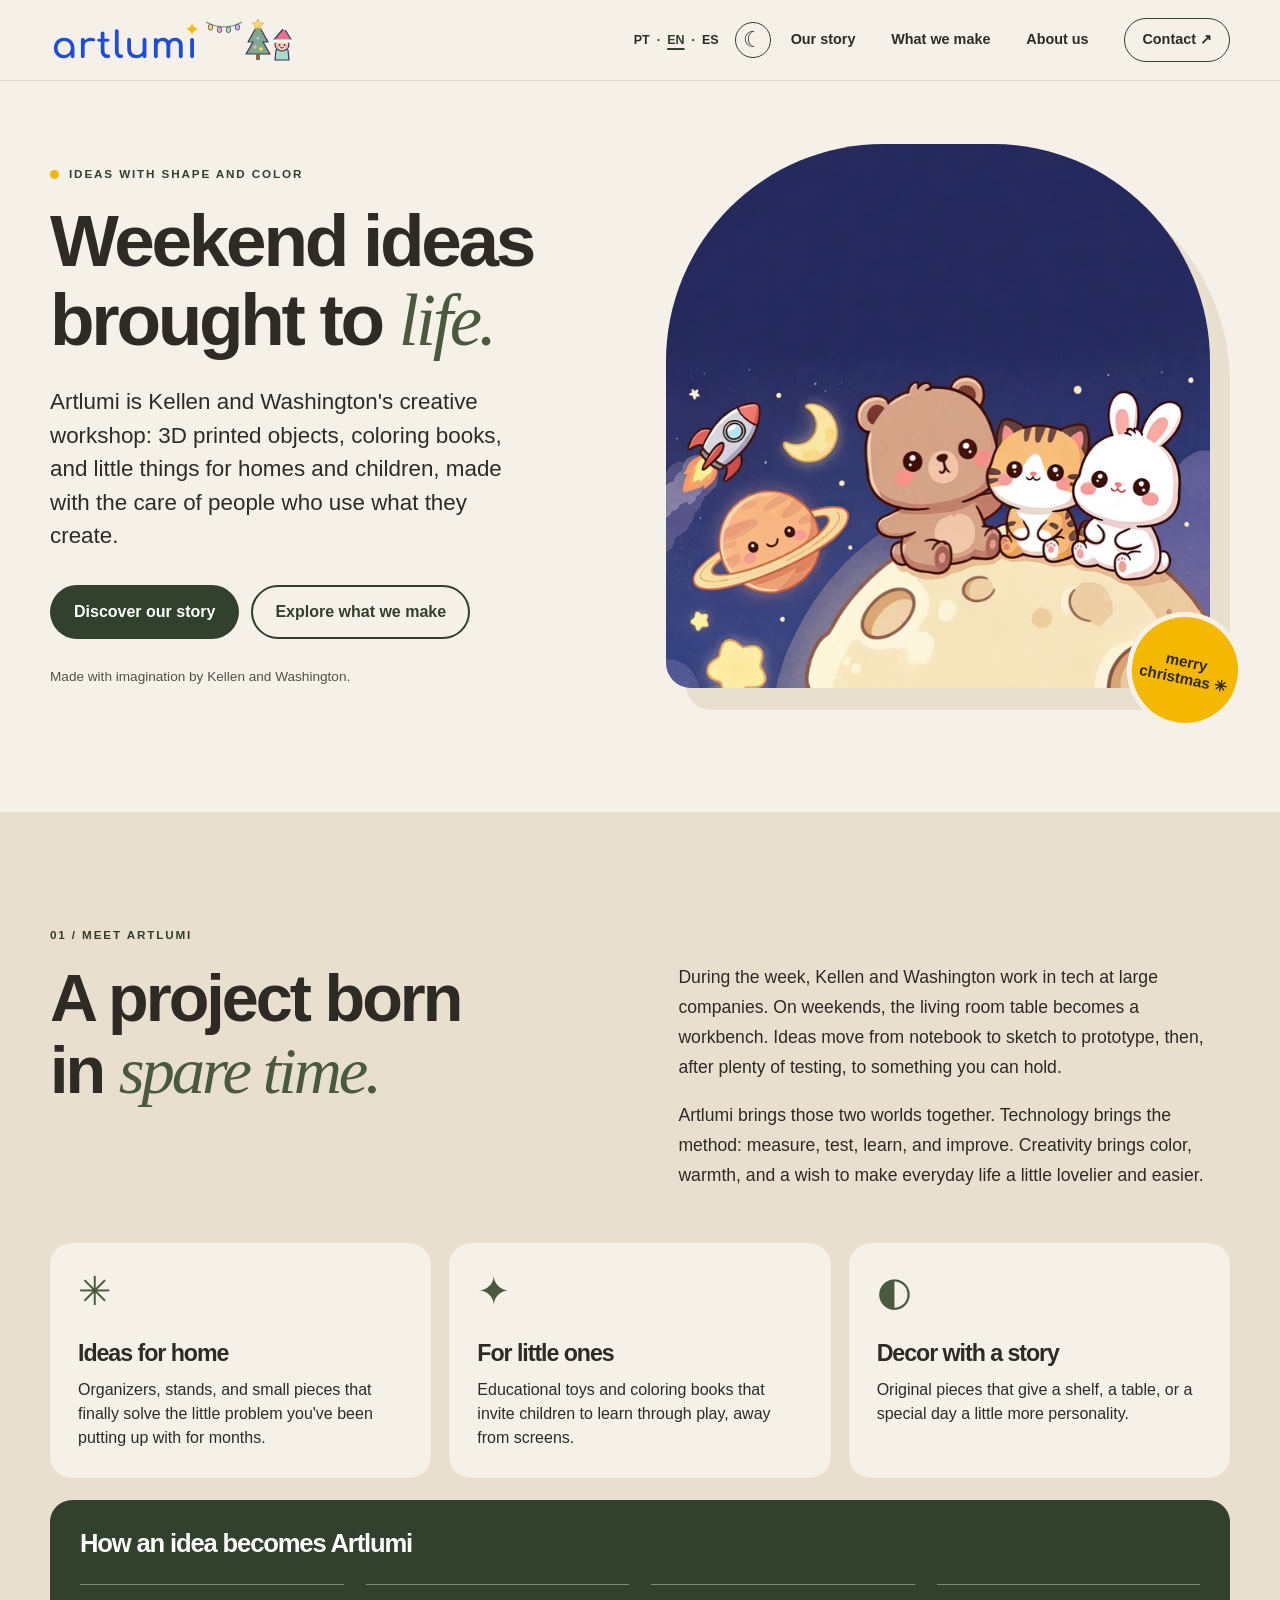
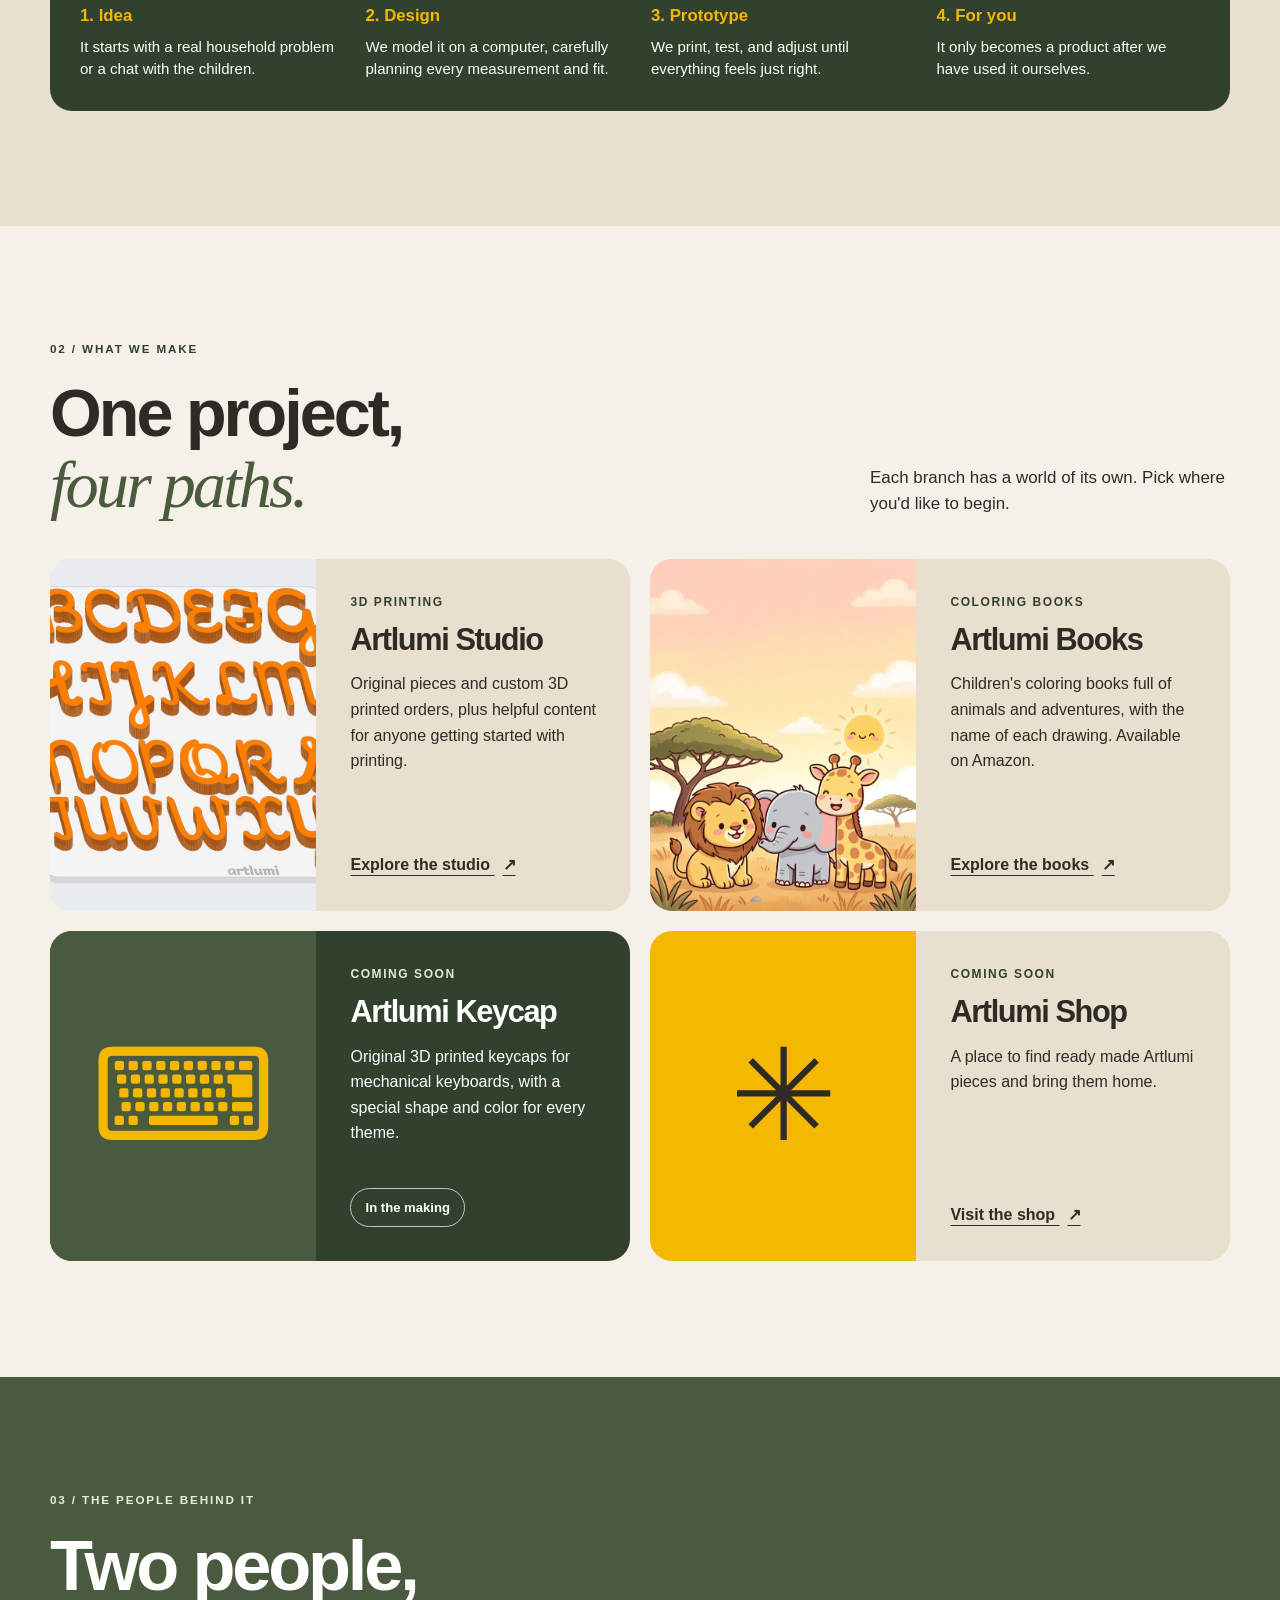
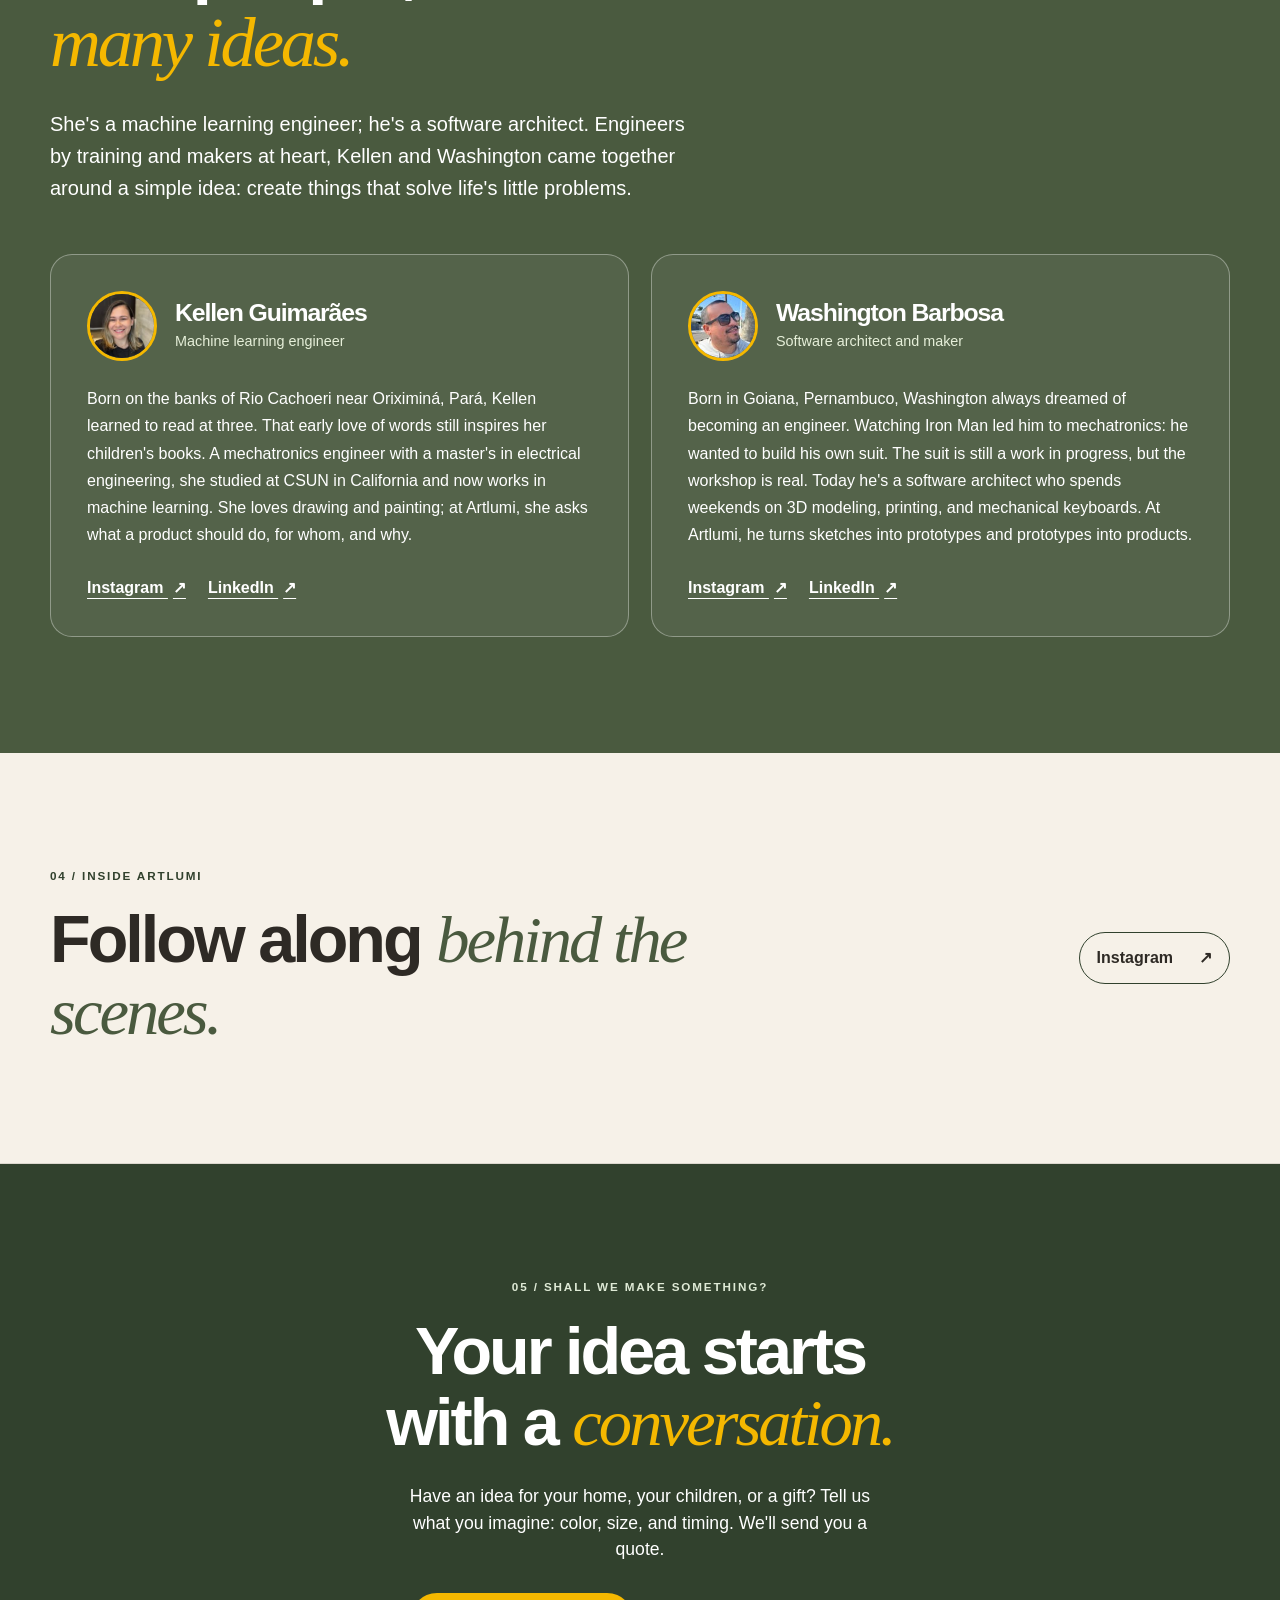
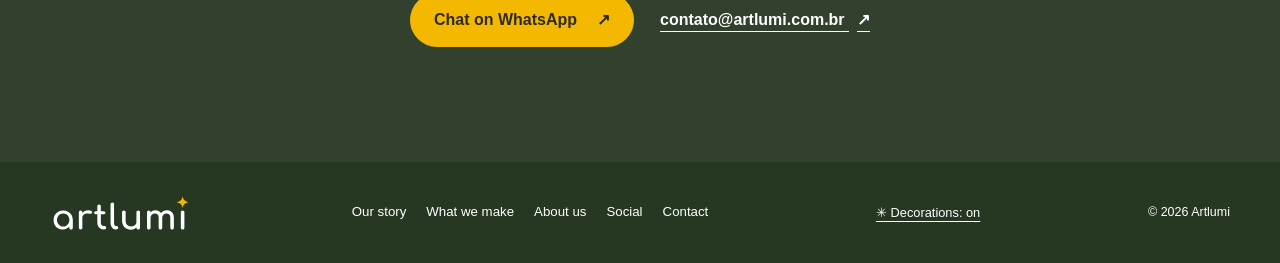
==== commit 99c6a343: "Enfeites sazonais viram um pequeno detalhe ao lado do logo Sai tudo que decorava a página (morcegos," ====
--- a/en/index.html
+++ b/en/index.html
@@ -28,9 +28,9 @@
       })();
     </script>
     <link rel="icon" type="image/svg+xml" href="../assets/img/logo-artlumi.svg">
-    <link rel="stylesheet" href="../assets/style.css?v=6">
+    <link rel="stylesheet" href="../assets/style.css?v=7">
     <script src="../assets/site.js?v=4" defer></script>
-    <script src="../assets/seasons.js?v=2" defer></script>
+    <script src="../assets/seasons.js?v=3" defer></script>
   </head>
   <body>
     <header class="site-header">
--- a/assets/style.css
+++ b/assets/style.css
@@ -249,56 +249,16 @@
 @keyframes star-glow { to { opacity: .55; } }
 @media (prefers-reduced-motion: reduce) { :root[data-theme="dark"] .hero .eyebrow-dot { animation: none; } }
 
-/* Seasonal drawings are decorative and never affect layout. */
+/* Seasonal detail next to the logo. Decorative only: no layout impact, one short animation on load. */
+.brand { position: relative; }
+.season-scene { position: absolute; top: 50%; left: calc(100% + 4px); width: 90px; height: 44px; color: #6f5b91; pointer-events: none; transform: translateY(-50%); }
+.season-scene svg { display: block; width: 100%; height: 100%; overflow: visible; }
+:root[data-theme="dark"] .season-scene { color: #c9b6f2; }
+.season-scene .broom { transform-origin: 66px 29px; animation: broom-sweep .5s ease-in-out 4 alternate both; }
+.season-scene .bulb, .season-scene .star { animation: scene-on .4s ease calc(var(--n) * .25s) both; }
+@keyframes broom-sweep { from { transform: rotate(-10deg); } to { transform: rotate(14deg); } }
+@keyframes scene-on { from { opacity: 0; } }
+@media (max-width: 720px) { .season-scene { left: calc(100% + 2px); width: 60px; height: 29px; } }
+@media (max-width: 400px) { .season-scene { width: 50px; height: 24px; } }
+@media (prefers-reduced-motion: reduce) { .season-scene .broom, .season-scene .bulb, .season-scene .star { animation: none; } }
 .hero, .section, .pillar-card, .venture-card { position: relative; }
-.season-layer { position: fixed; inset: 0; z-index: 10; pointer-events: none; overflow: hidden; }
-.season-item { display: block; pointer-events: none; }
-.season-item svg, .season-elf svg { display: block; width: 100%; height: 100%; }
-.season-bat { position: fixed; left: var(--x); top: var(--y); width: var(--size, 46px); height: var(--size, 46px); opacity: .9; }
-.season-bat.flying { animation: bat-float var(--duration) ease-in-out var(--delay) infinite alternate; }
-.season-bat.sleeping { top: 18%; left: auto; right: 2%; transform: rotate(180deg); opacity: .55; }
-@keyframes bat-float { 50% { transform: translate3d(6px, -34px, 0) rotate(10deg); } 100% { transform: translate3d(-4px, 30px, 0) rotate(-8deg); } }
-.season-bat.flying { animation-name: bat-float; }
-.season-web { position: absolute; z-index: 1; top: var(--top, 0); left: 0; width: var(--s, 120px); height: var(--s, 120px); color: #9a86c4; opacity: .95; transform-origin: top left; transition: opacity 1.2s ease; }
-.season-web.right { left: auto; right: 0; transform: scaleX(-1); transform-origin: center; }
-.season-web.swept { opacity: 0; }
-:root[data-theme="dark"] .season-web { color: #c9b6f2; }
-.season-elf { position: fixed; z-index: 12; right: 14px; bottom: 12px; width: 82px; height: 82px; padding: 0; border: 0; background: transparent; cursor: pointer; filter: drop-shadow(0 5px 7px #17132677); }
-.sweeping-elf { animation: elf-arrive 4s ease-out both; }
-.sweeping-elf.is-sweeping { animation: elf-sweep 1.8s ease-in-out both; }
-.hanging-elf, .gift-elf, .waving-elf { right: 12px; bottom: 8px; }
-.waving-elf { animation: elf-wave 3s ease-in-out infinite; }
-@keyframes elf-arrive { from { transform: translateX(120px); } to { transform: translateX(0); } }
-@keyframes elf-sweep { 50% { transform: translateX(-36px) rotate(-10deg); } }
-@keyframes elf-wave { 50% { transform: rotate(8deg); } }
-.elf-speech { position: absolute; right: 58px; bottom: 75px; width: min(225px, 64vw); padding: 8px 10px; border: 2px solid #a6dcc8; border-radius: 15px; color: #2e2a25; background: #fffdf9; font-size: .75rem; font-weight: 700; text-align: center; }
-.season-lights { position: absolute; z-index: 1; top: 100%; left: 0; display: flex; justify-content: space-around; width: 100%; height: 22px; border-top: 2px solid #a6dcc8; }
-.season-lights i { width: 9px; height: 13px; border-radius: 50%; background: #ffd66b; box-shadow: 0 0 10px #ffd66b; animation: light-twinkle 3s ease-in-out calc(var(--n) * -.25s) infinite alternate; }
-.season-lights i:nth-child(3n) { background: #f6a6c8; box-shadow: 0 0 10px #f6a6c8; }
-.season-lights i:nth-child(3n + 1) { background: #a6dcc8; box-shadow: 0 0 10px #a6dcc8; }
-@keyframes light-twinkle { to { opacity: .35; } }
-.season-wreath { position: absolute; top: 10px; right: 2%; width: 70px; height: 70px; }
-.season-snow, .season-confetti { position: fixed; top: -35px; left: var(--x); color: #c9b6f2; font-size: 22px; opacity: .75; animation: seasonal-fall var(--duration) linear var(--delay) infinite; }
-.season-confetti { color: #ffd66b; }
-.season-confetti:nth-child(3n) { color: #f6a6c8; }
-.season-confetti:nth-child(4n) { color: #a6dcc8; }
-@keyframes seasonal-fall { from { transform: translate3d(0, -30px, 0) rotate(0); } to { transform: translate3d(22px, 110vh, 0) rotate(180deg); } }
-.season-tree { position: absolute; right: 2%; bottom: 7px; width: 110px; height: 110px; opacity: .88; }
-.season-ornament { position: absolute; top: 0; right: 12%; color: #f6a6c8; font-size: 28px; line-height: 1; }
-.season-ornament::before { position: absolute; bottom: 100%; left: 50%; width: 1px; height: 22px; background: currentColor; content: ''; }
-.section-wreath { position: absolute; top: 20px; right: 3%; width: 55px; height: 55px; }
-.season-gift { position: absolute; right: 50px; bottom: 0; width: 42px; height: 42px; }
-.season-paused *, .season-paused *::before, .season-reduced .season-item, .season-reduced .season-elf { animation-play-state: paused !important; }
-.season-reduced .season-bat, .season-reduced .season-snow, .season-reduced .season-confetti { top: 25%; opacity: .55; }
-.season-reduced .season-bat:nth-child(n+4), .season-reduced .season-snow:nth-child(n+5), .season-reduced .season-confetti:nth-child(n+7) { display: none; }
-.season-reduced .sweeping-elf { transform: none; }
-@media (max-width: 720px) { .season-lights { top: 100%; } .season-tree { width: 80px; height: 80px; } .season-elf { width: 68px; height: 68px; } }
-@media (prefers-reduced-motion: reduce) { .season-item, .season-elf { animation: none !important; } }
-.season-bat.hanging { position: absolute; z-index: 2; top: 20px; left: var(--hx, auto); right: var(--hr, auto); animation: none; opacity: .9; }
-.season-bat.hanging svg { transform: rotate(180deg); }
-.season-bat.hanging::before { position: absolute; bottom: 100%; left: 50%; width: 2px; height: 20px; background: #9a86c4; content: ''; }
-:root[data-theme="dark"] .season-bat.hanging::before { background: #c9b6f2; }
-.sweeping-elf.is-sweeping { animation-duration: 3s; }
-@keyframes elf-sweep { 0% { transform: translate3d(0,0,0); } 70% { transform: translate3d(var(--sweep-x), var(--sweep-y), 0); } 82% { transform: translate3d(var(--sweep-x), var(--sweep-y), 0) rotate(-15deg); } 100% { transform: translate3d(0,0,0); } }
-.season-disabled .season-item { display: none !important; }
-.hanging-elf { top: 87px; bottom: auto; }
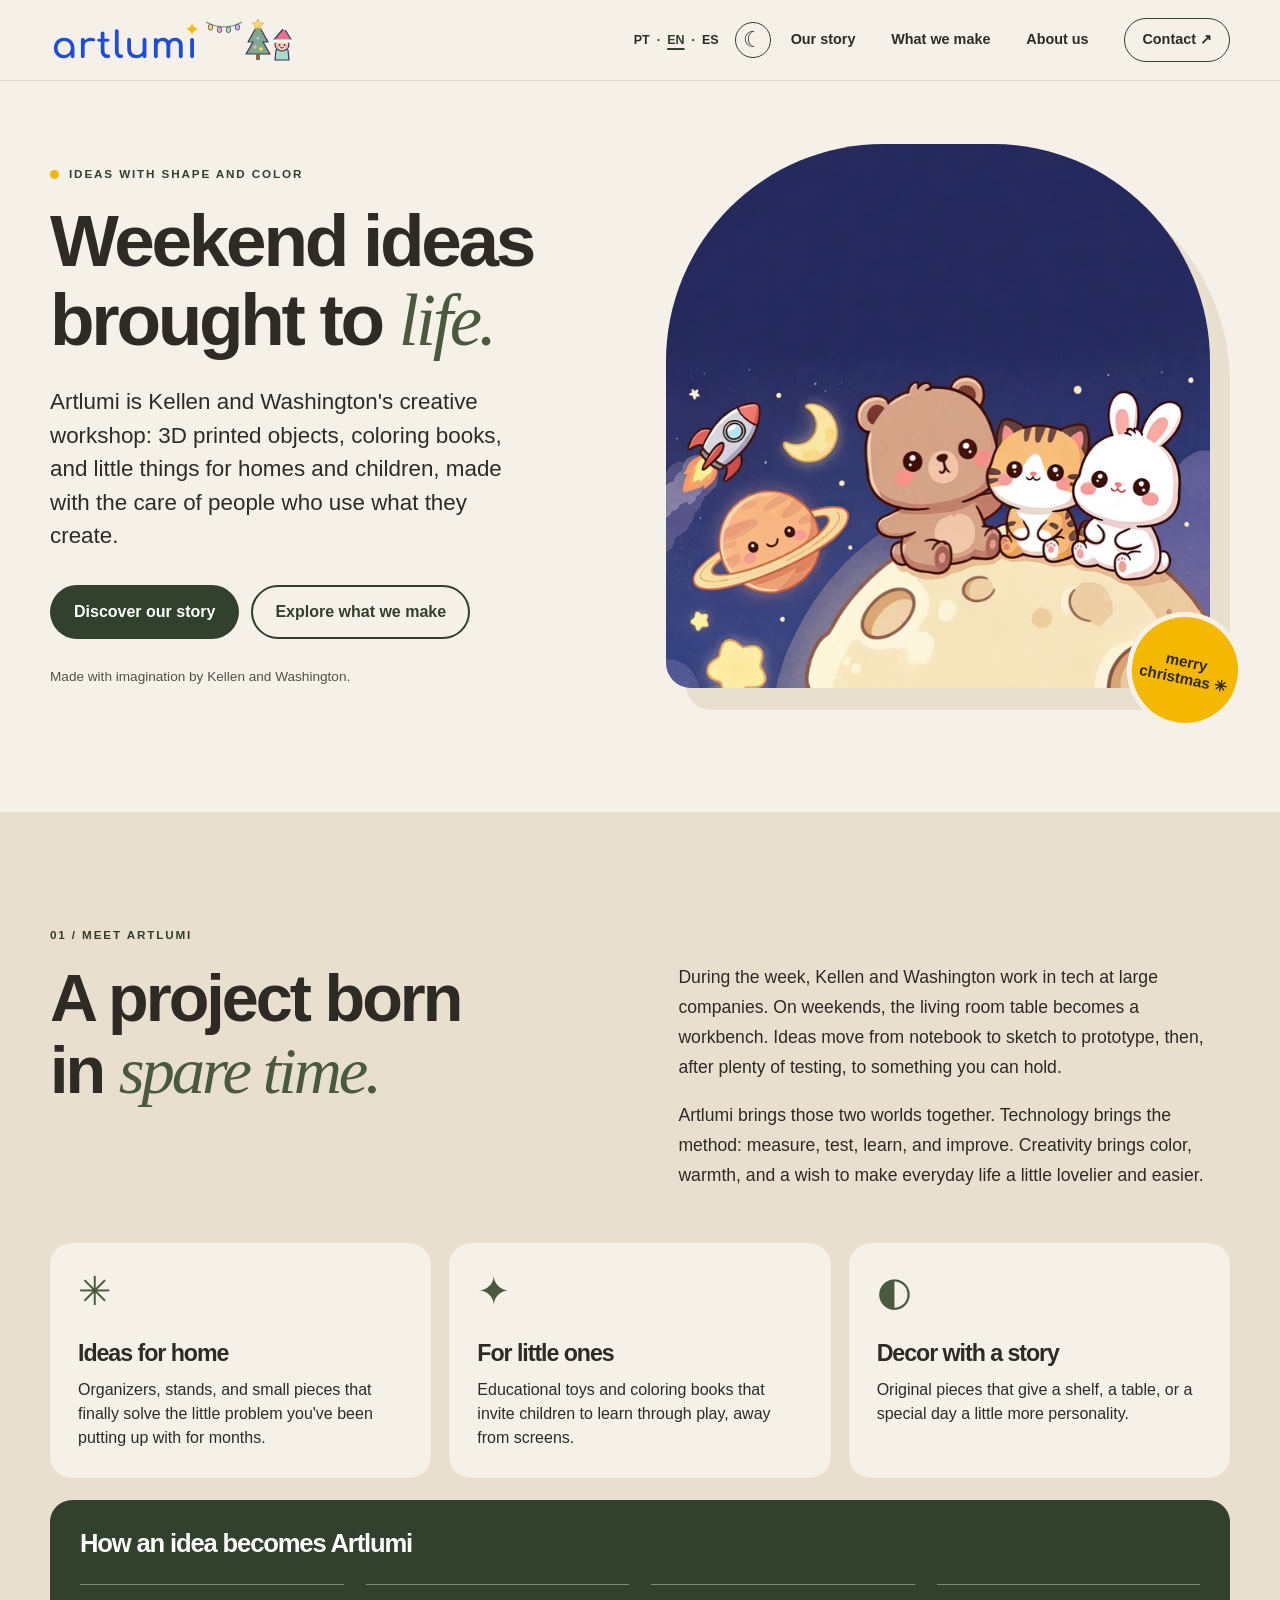
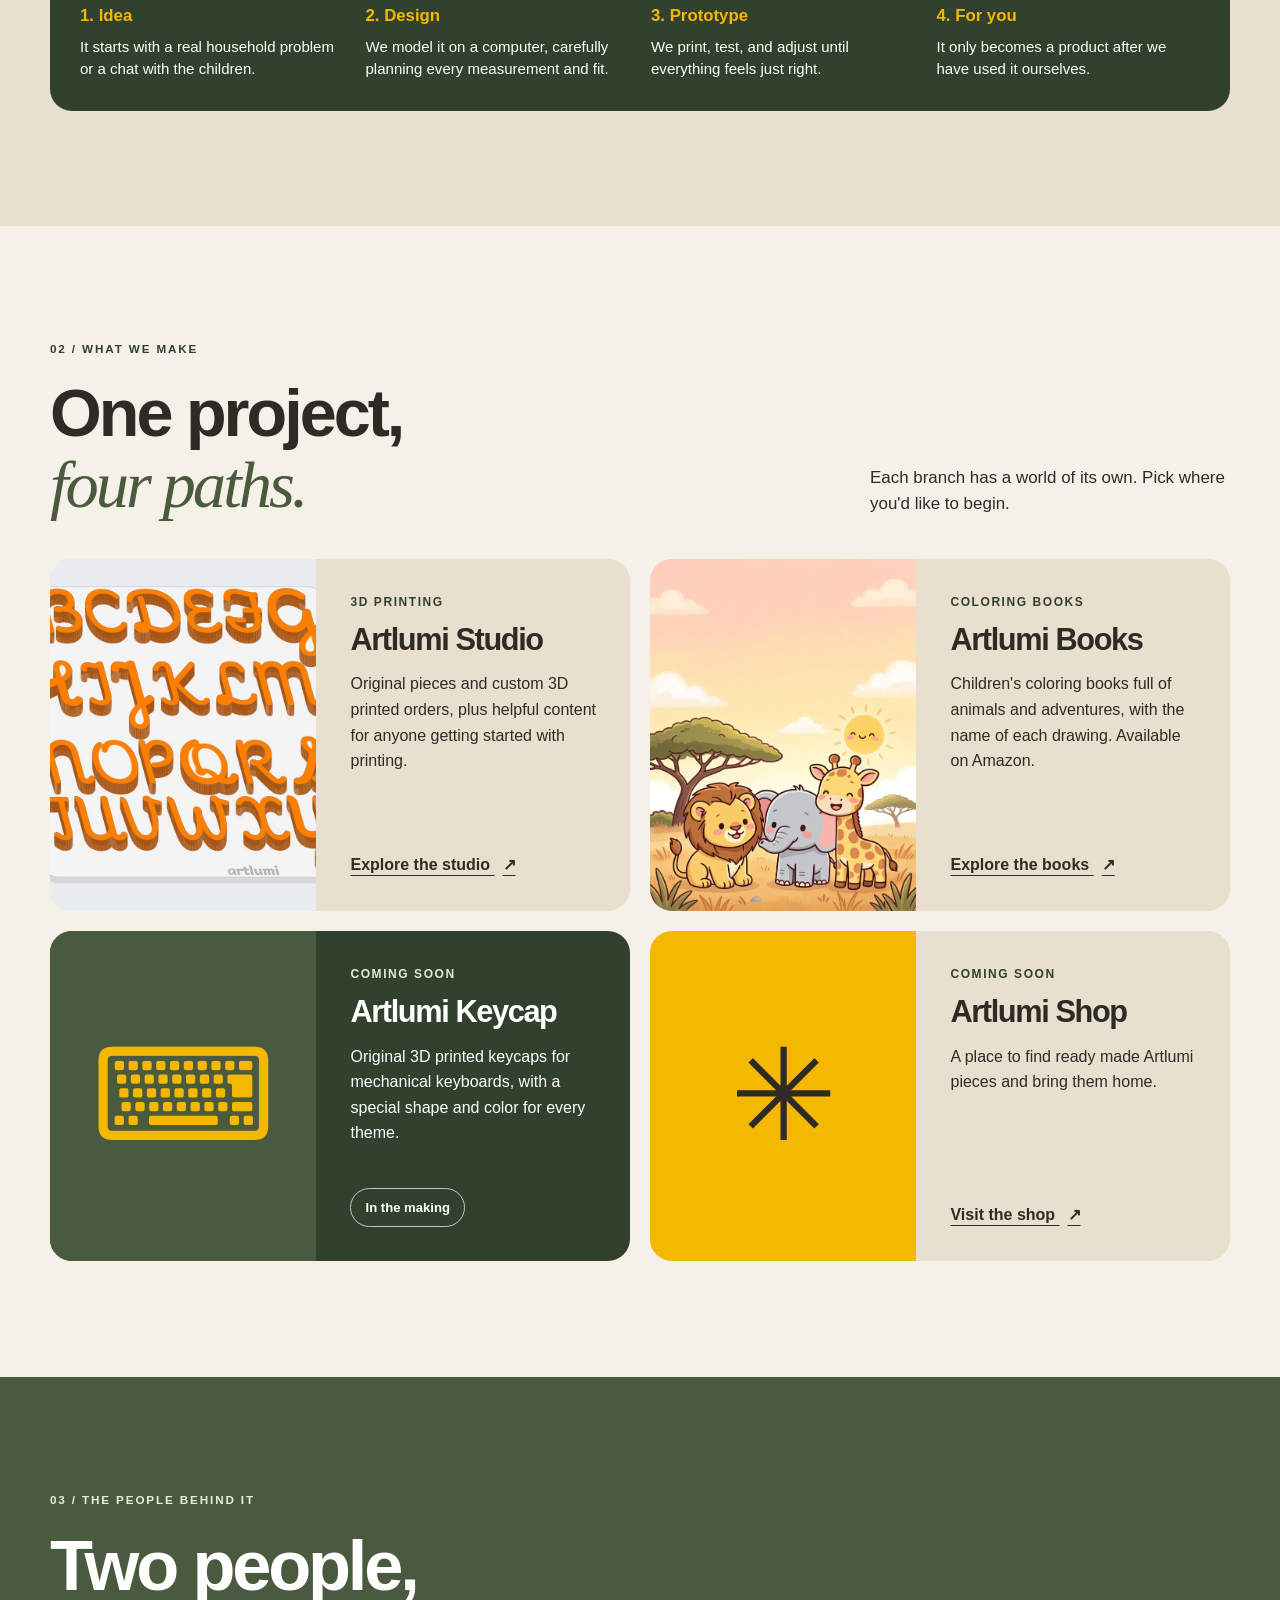
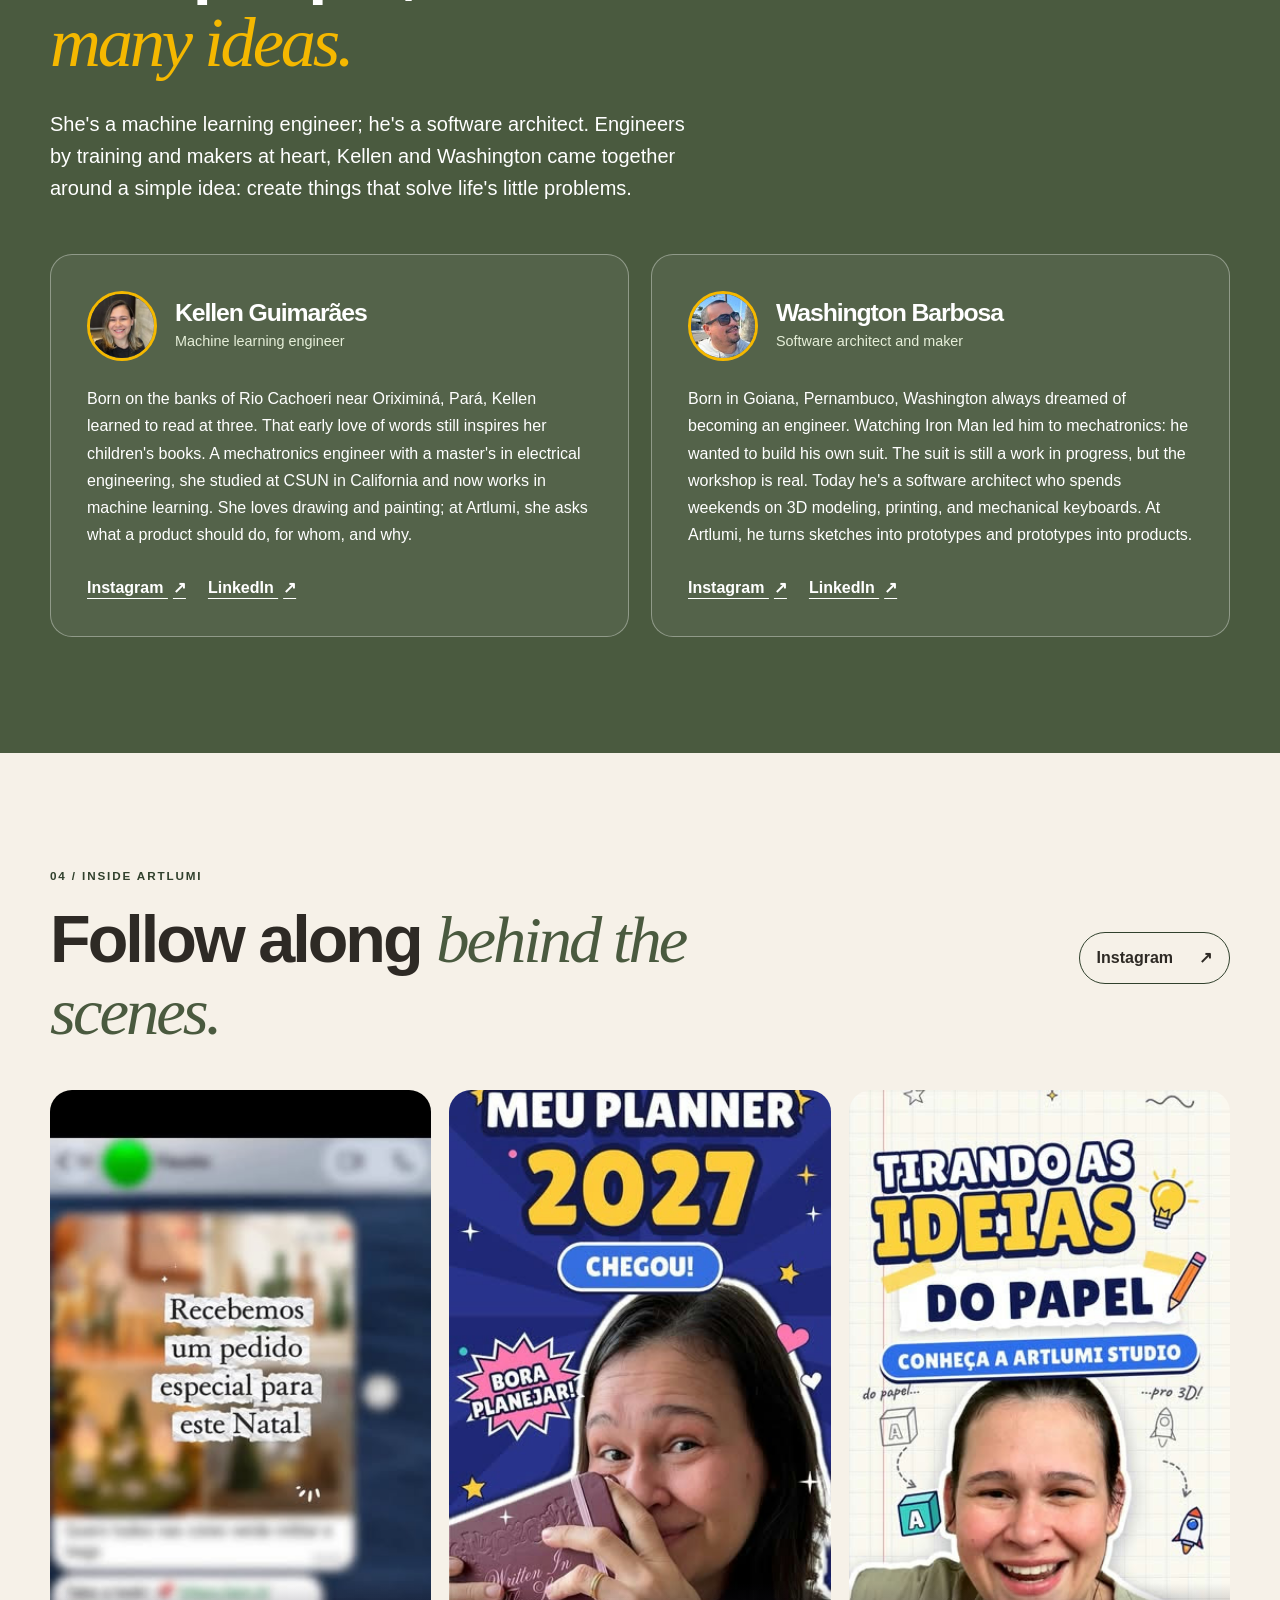
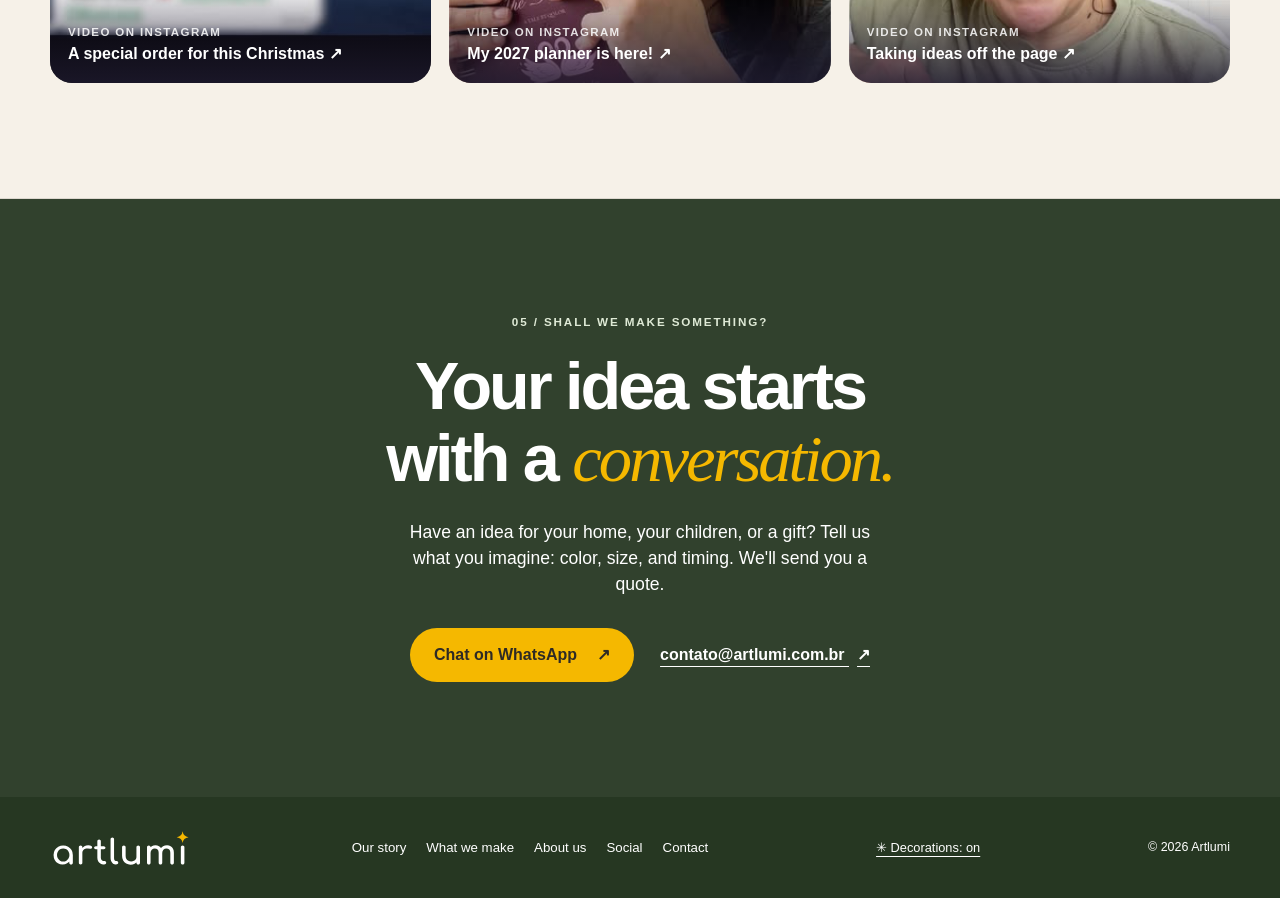
==== commit bd17e6fa: "Bastidores mostram três posts do Instagram Capas dos três primeiros posts do perfil @artlumi.studio," ====
--- a/en/index.html
+++ b/en/index.html
@@ -28,8 +28,8 @@
       })();
     </script>
     <link rel="icon" type="image/svg+xml" href="../assets/img/logo-artlumi.svg">
-    <link rel="stylesheet" href="../assets/style.css?v=7">
-    <script src="../assets/site.js?v=4" defer></script>
+    <link rel="stylesheet" href="../assets/style.css?v=8">
+    <script src="../assets/site.js?v=5" defer></script>
     <script src="../assets/seasons.js?v=3" defer></script>
   </head>
   <body>
@@ -160,6 +160,11 @@
             <p class="coming-soon" id="redes-em-breve">Coming soon <span aria-hidden="true">✳</span></p>
           </div>
         </div>
+        <div class="container insta-grid" aria-label="Instagram highlights">
+            <a class="insta-card" href="https://www.instagram.com/artlumi.studio/reel/DfN92z4RGuE/" target="_blank" rel="noopener"><img src="../assets/img/bastidores/post-1.jpg?v=1" width="360" height="640" loading="lazy" alt=""><span class="insta-caption"><small>Video on Instagram</small>A special order for this Christmas <span aria-hidden="true">↗&#xFE0E;</span></span></a>
+            <a class="insta-card" href="https://www.instagram.com/artlumi.studio/reel/DfK7T-JJ5QY/" target="_blank" rel="noopener"><img src="../assets/img/bastidores/post-2.jpg?v=2" width="360" height="640" loading="lazy" alt=""><span class="insta-caption"><small>Video on Instagram</small>My 2027 planner is here! <span aria-hidden="true">↗&#xFE0E;</span></span></a>
+            <a class="insta-card" href="https://www.instagram.com/kellen.ag/reel/DfHVbZzsdTD/" target="_blank" rel="noopener"><img src="../assets/img/bastidores/post-3.jpg?v=2" width="360" height="640" loading="lazy" alt=""><span class="insta-caption"><small>Video on Instagram</small>Taking ideas off the page <span aria-hidden="true">↗&#xFE0E;</span></span></a>
+        </div>
       </section>
 
       <section class="section contact-section" id="contato" aria-labelledby="titulo-contato">
--- a/assets/style.css
+++ b/assets/style.css
@@ -120,6 +120,12 @@
 .social-links { display: flex; flex: none; flex-wrap: wrap; gap: 10px; max-width: 440px; }
 .social-link { display: inline-flex; align-items: center; justify-content: space-between; gap: 26px; min-width: 130px; padding: 13px 17px; border: 1px solid var(--green-dark); border-radius: 999px; font-weight: 800; text-decoration: none; transition: transform .2s ease; }
 .coming-soon { margin: 0; padding: 16px 24px; border: 1px solid var(--green); border-radius: 999px; color: var(--green-dark); font-weight: 800; }
+.insta-grid { display: grid; grid-template-columns: repeat(3, minmax(0, 1fr)); gap: 18px; margin-top: 42px; }
+.insta-card { position: relative; display: block; overflow: hidden; min-width: 0; aspect-ratio: 9 / 14; border-radius: var(--radius); color: #fff; background: var(--beige); text-decoration: none; }
+.insta-card img { width: 100%; height: 100%; object-fit: cover; transition: transform .3s ease; }
+.insta-card:hover img { transform: scale(1.03); }
+.insta-caption { position: absolute; right: 0; bottom: 0; left: 0; display: block; padding: 42px 18px 18px; background: linear-gradient(transparent, rgba(30,26,46,.85)); font-weight: 800; line-height: 1.3; }
+.insta-caption small { display: block; margin-bottom: 4px; font-size: .72rem; letter-spacing: .12em; text-transform: uppercase; opacity: .85; }
 .coming-soon span { margin-left: 14px; color: var(--blue); }
 
 .contact-section { color: #fff; background: var(--green-dark); text-align: center; }
@@ -168,6 +174,8 @@
   .hero-note { margin-top: 20px; }
   .hero-media { width: min(100% - 12px, 500px); margin-inline: auto; }
   .media-sticker { right: -8px; bottom: -22px; width: 90px; height: 90px; font-size: .73rem; }
+  .insta-grid { grid-template-columns: none; grid-auto-flow: column; grid-auto-columns: 72%; overflow-x: auto; scroll-snap-type: x mandatory; padding-bottom: 6px; }
+  .insta-card { scroll-snap-align: start; }
   .section-heading, .social-inner { align-items: start; flex-direction: column; gap: 18px; }
   .section-heading { margin-bottom: 28px; }
   .section-heading > p { max-width: 550px; }
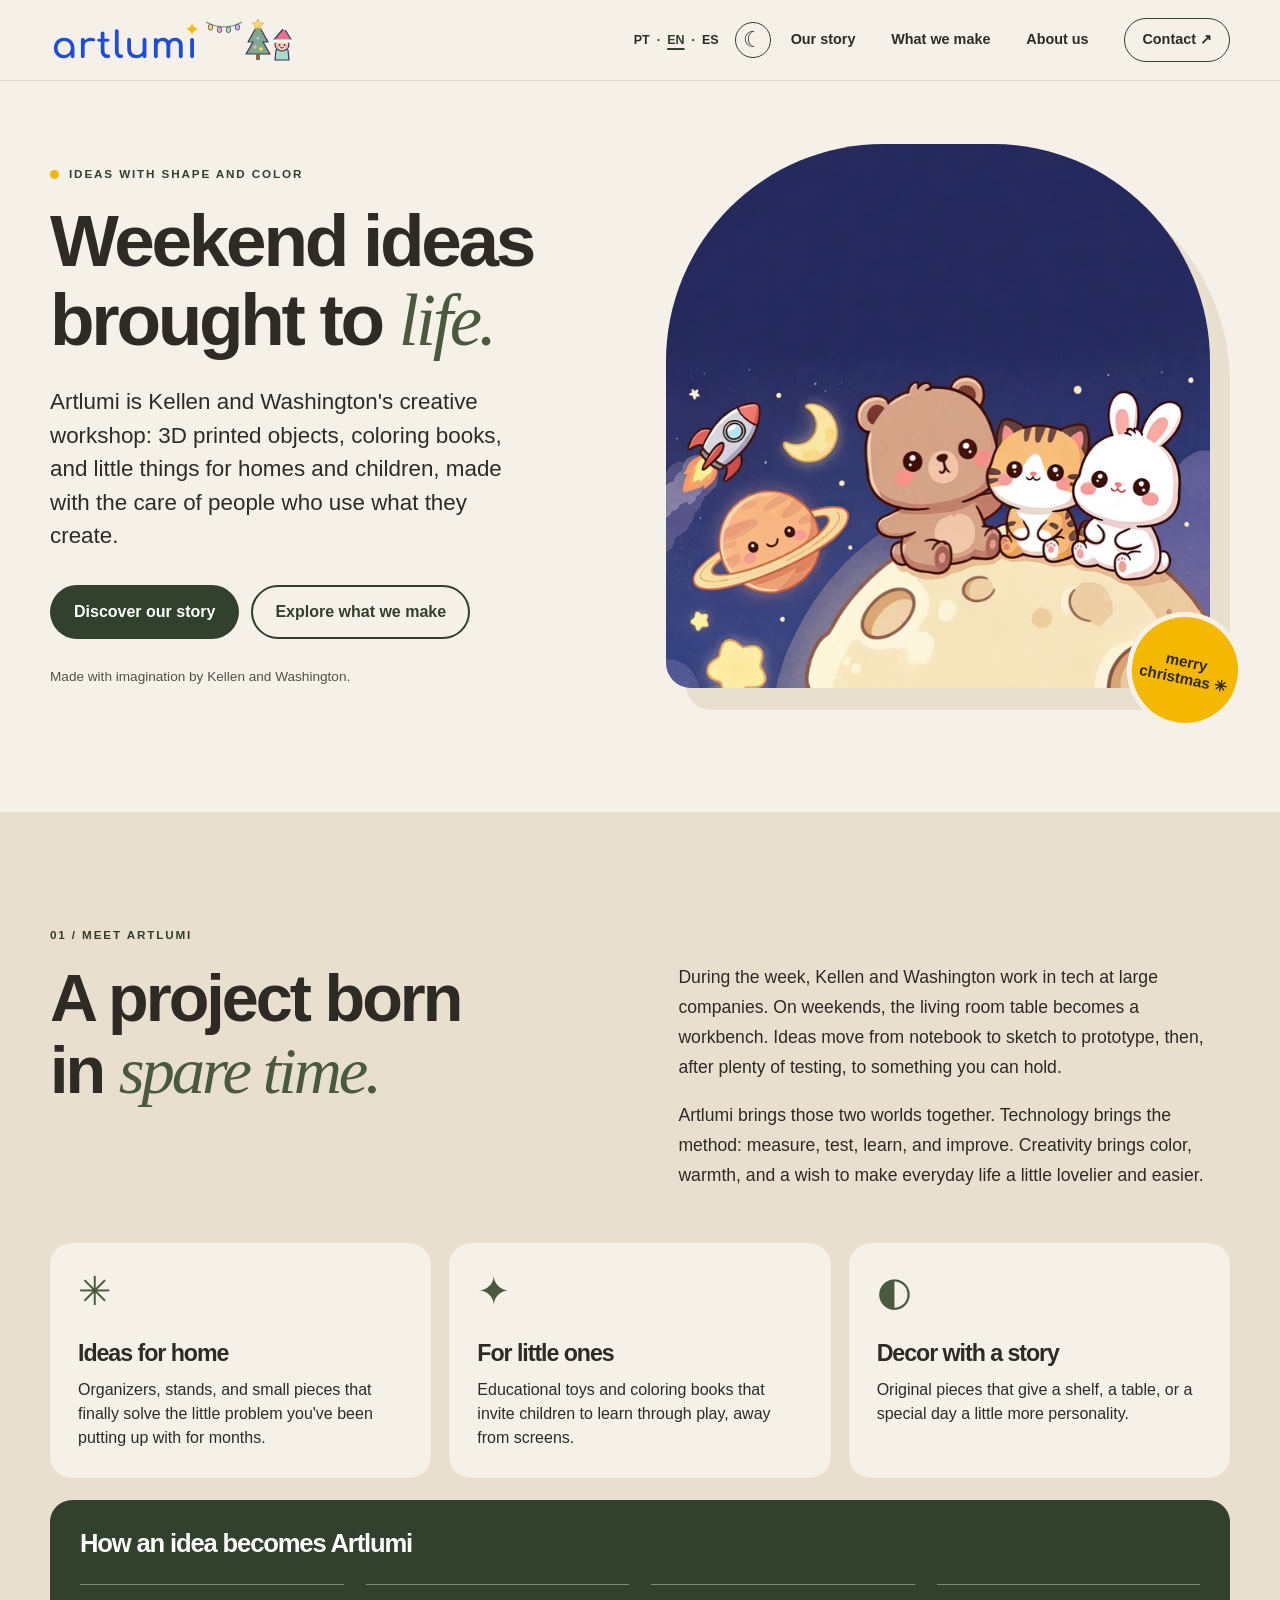
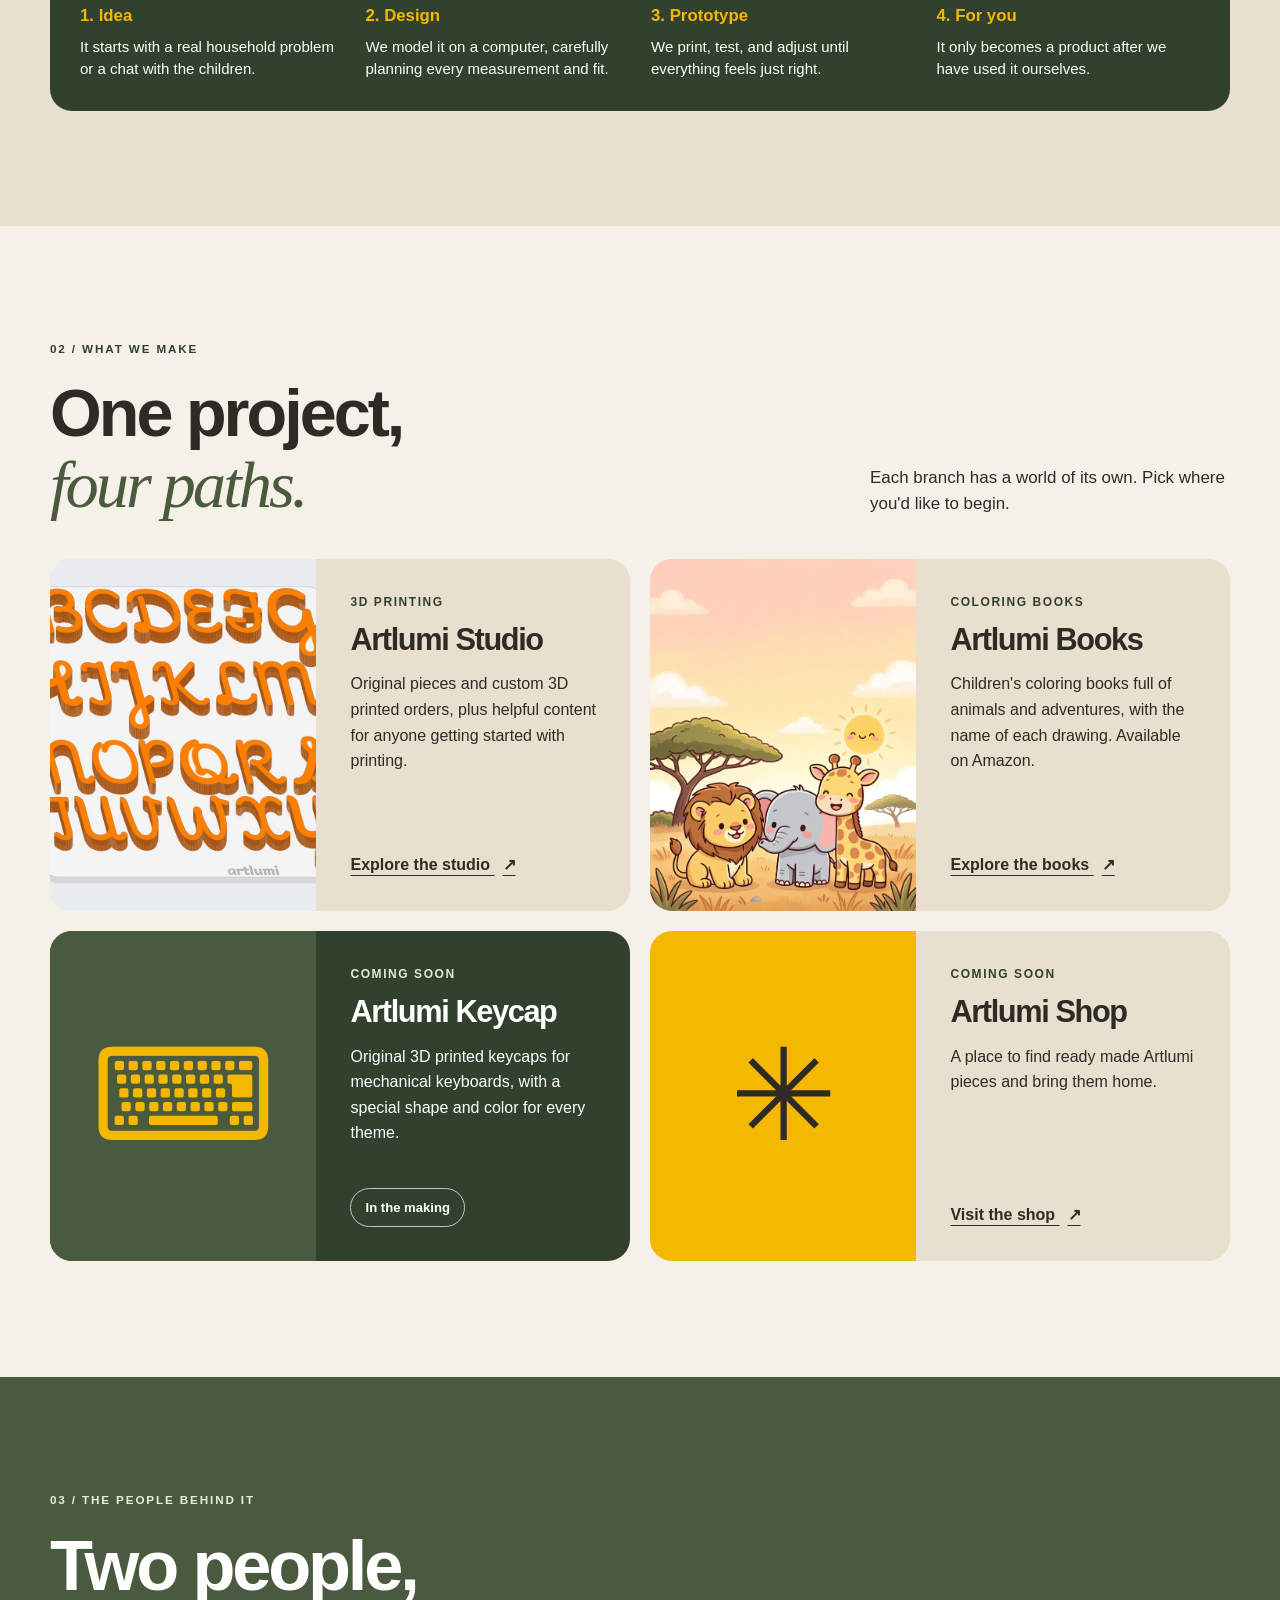
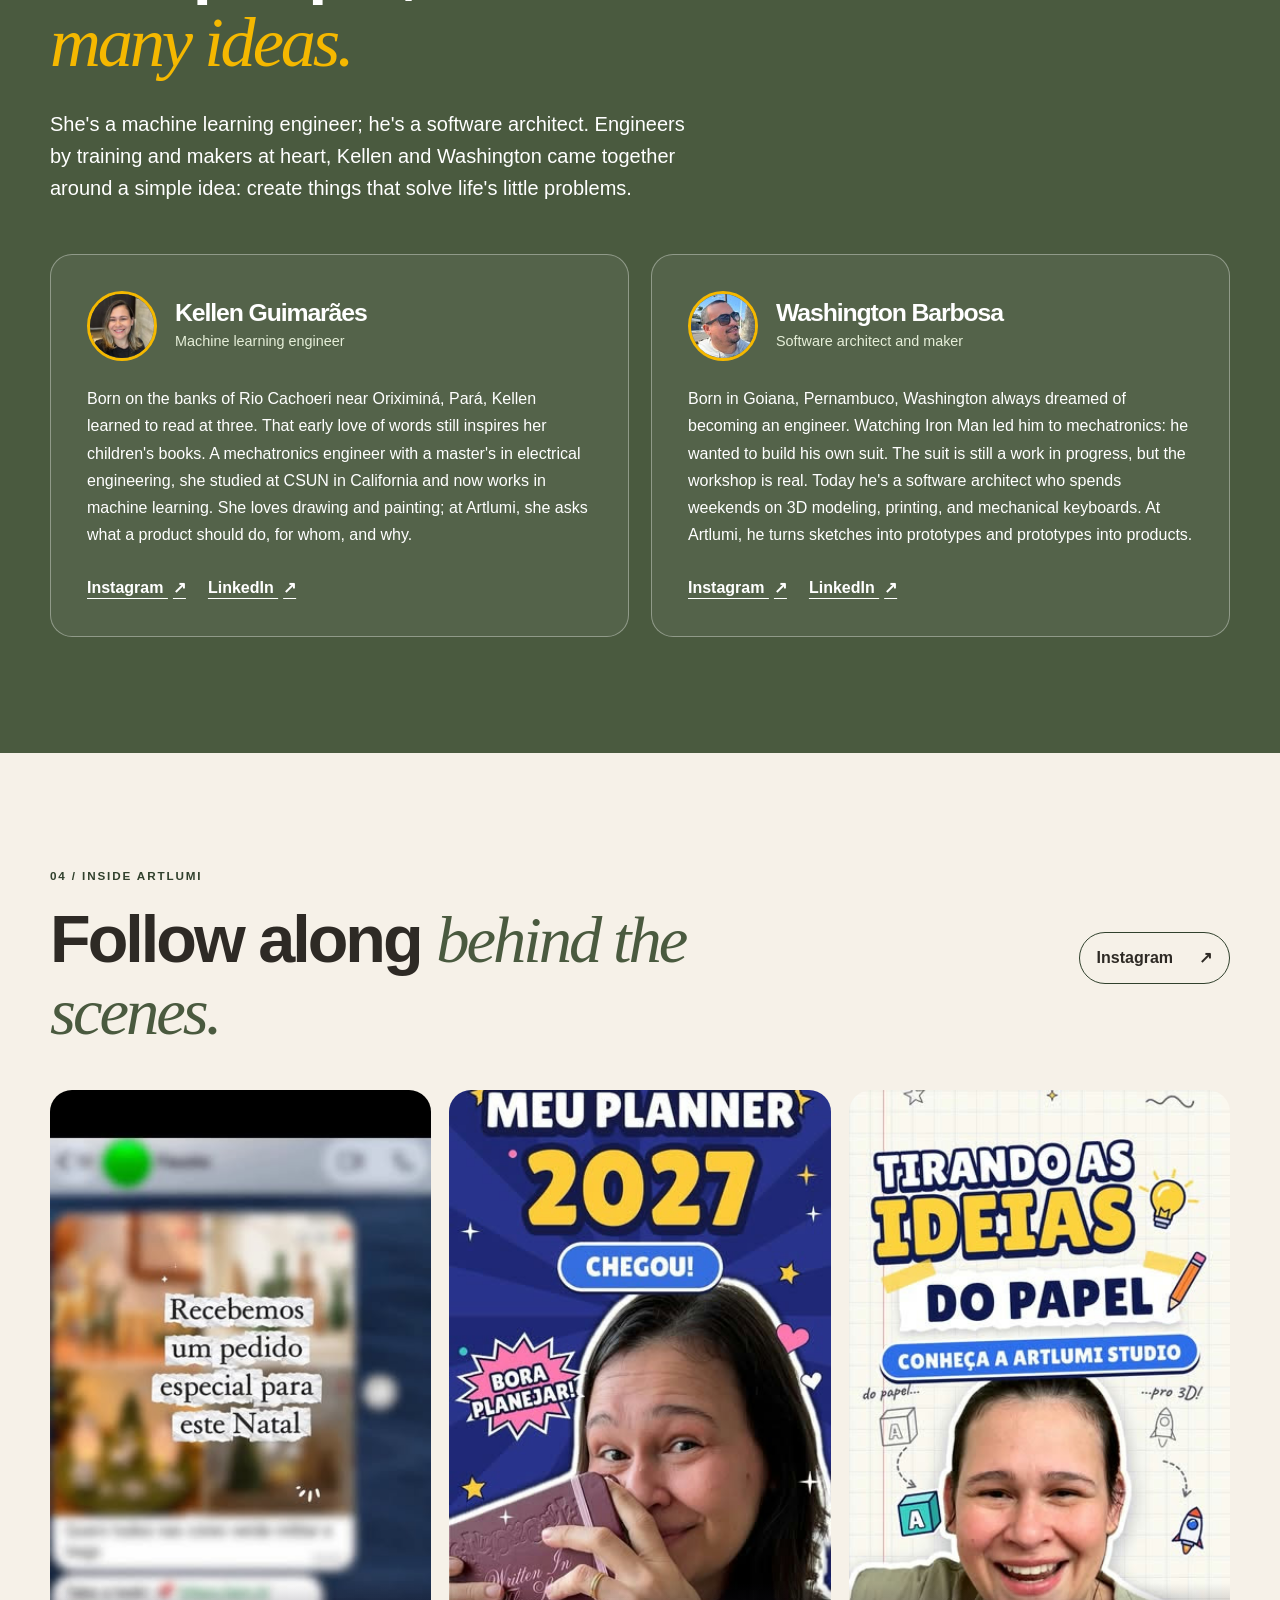
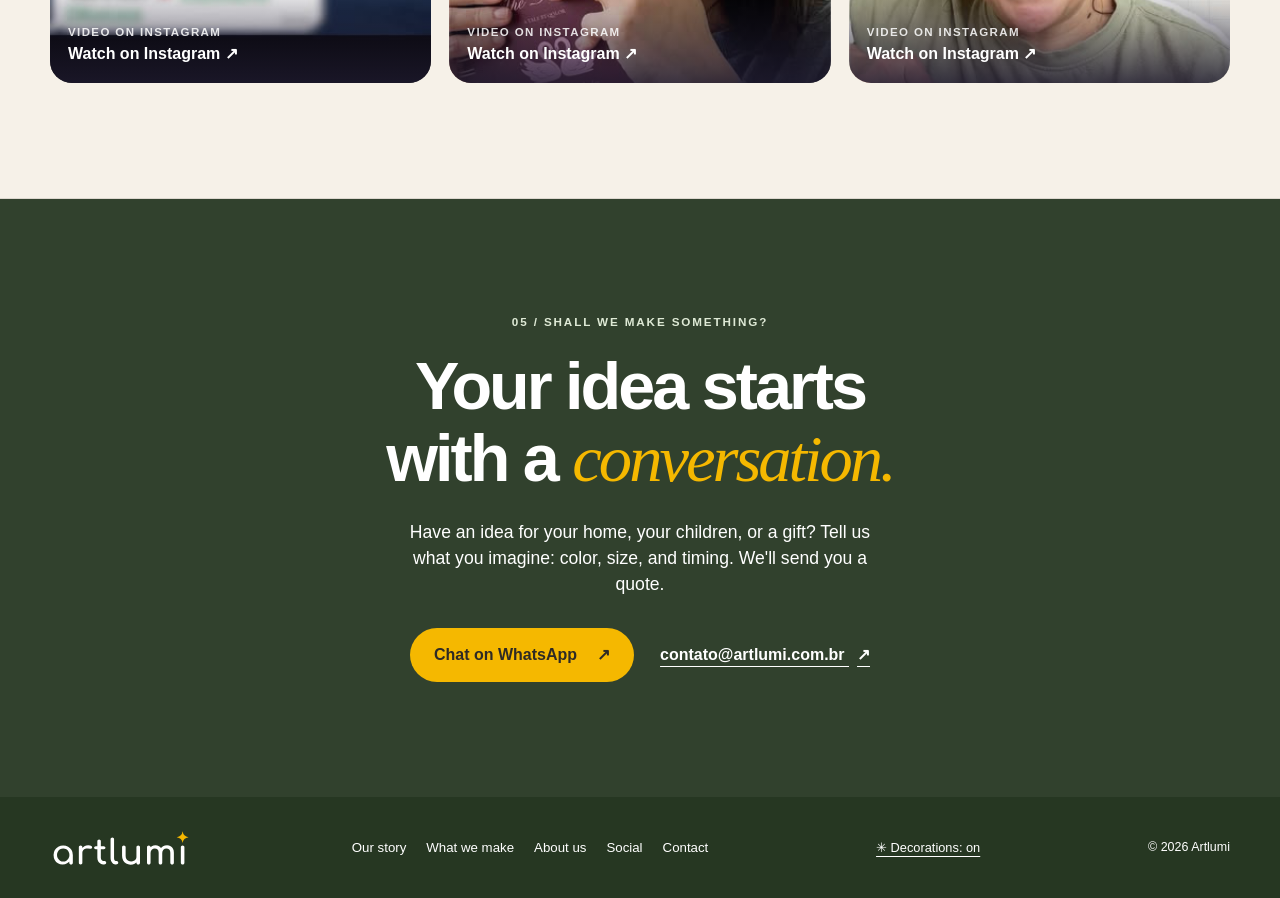
==== commit 06b09412: "Bastidores automáticos: fixados primeiro, depois os mais recentes Action diária busca os vídeos do @" ====
--- a/en/index.html
+++ b/en/index.html
@@ -29,7 +29,7 @@
     </script>
     <link rel="icon" type="image/svg+xml" href="../assets/img/logo-artlumi.svg">
     <link rel="stylesheet" href="../assets/style.css?v=8">
-    <script src="../assets/site.js?v=5" defer></script>
+    <script src="../assets/site.js?v=6" defer></script>
     <script src="../assets/seasons.js?v=3" defer></script>
   </head>
   <body>
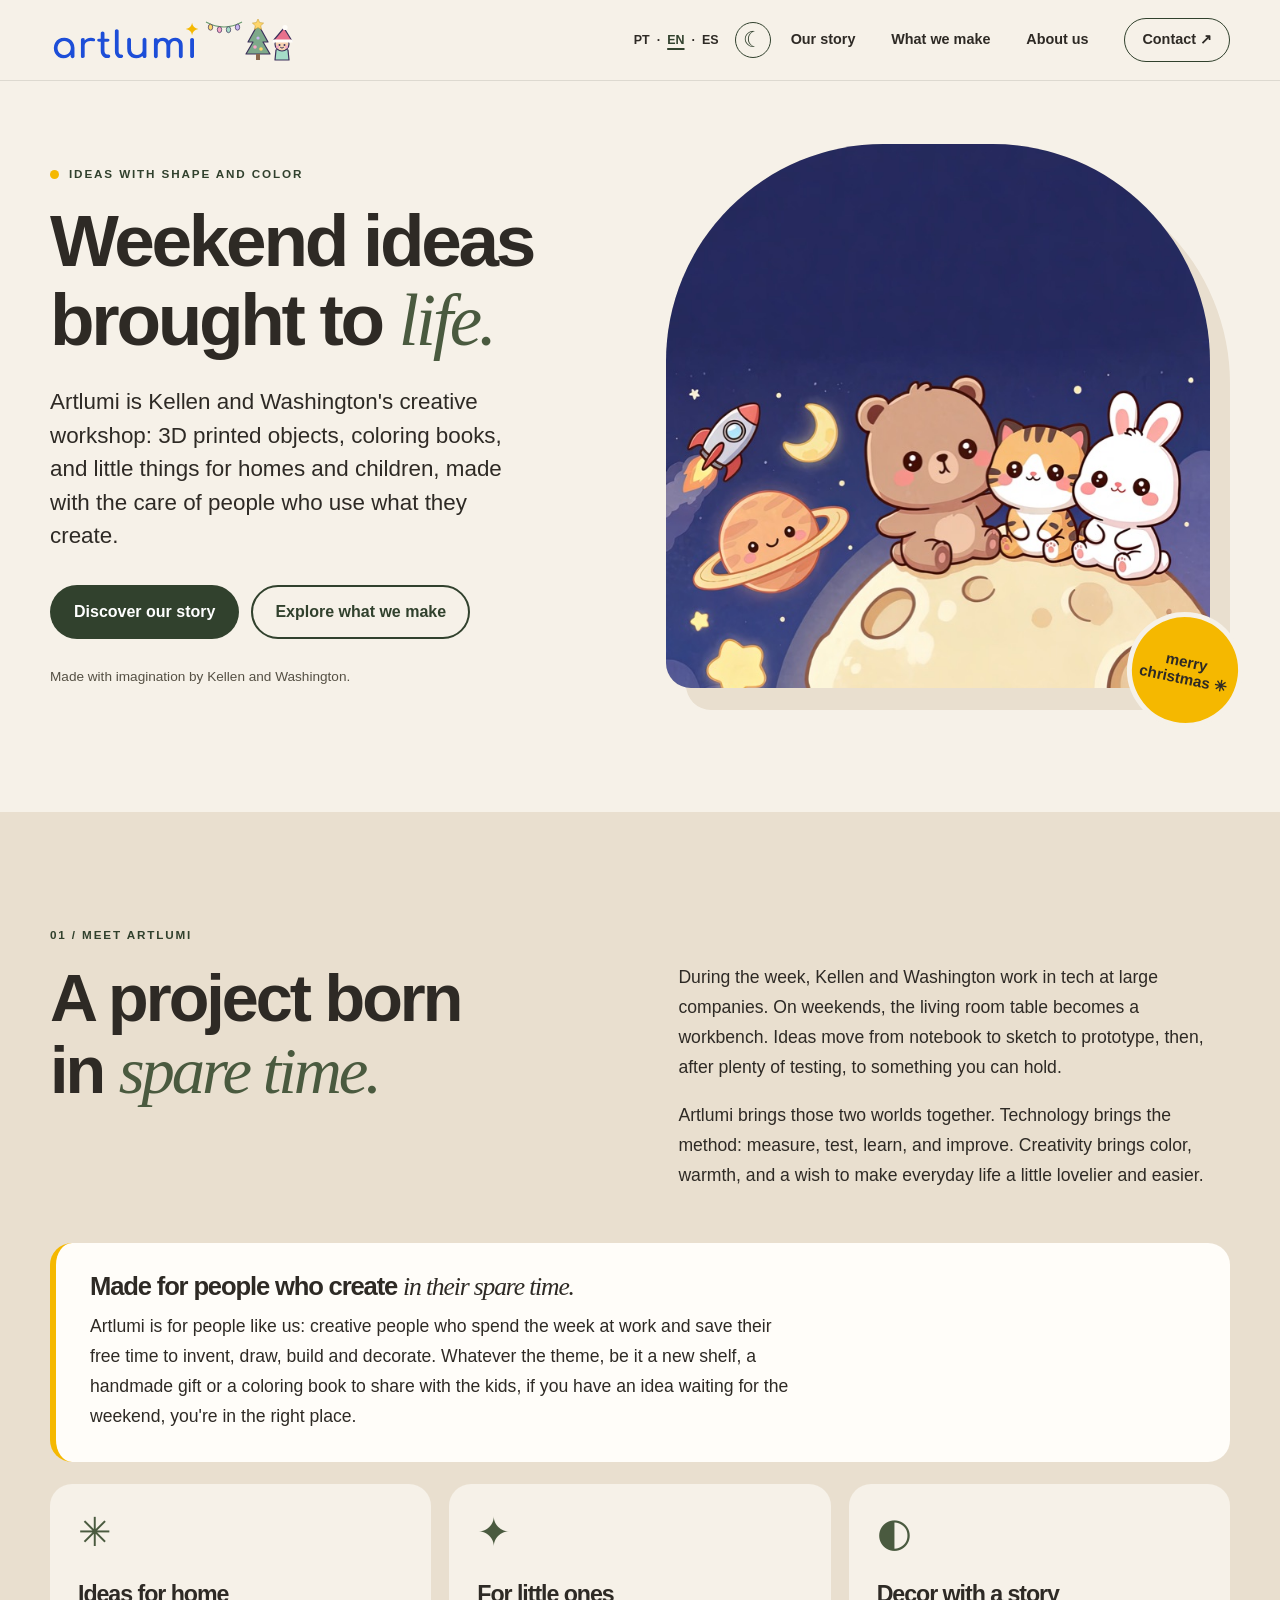
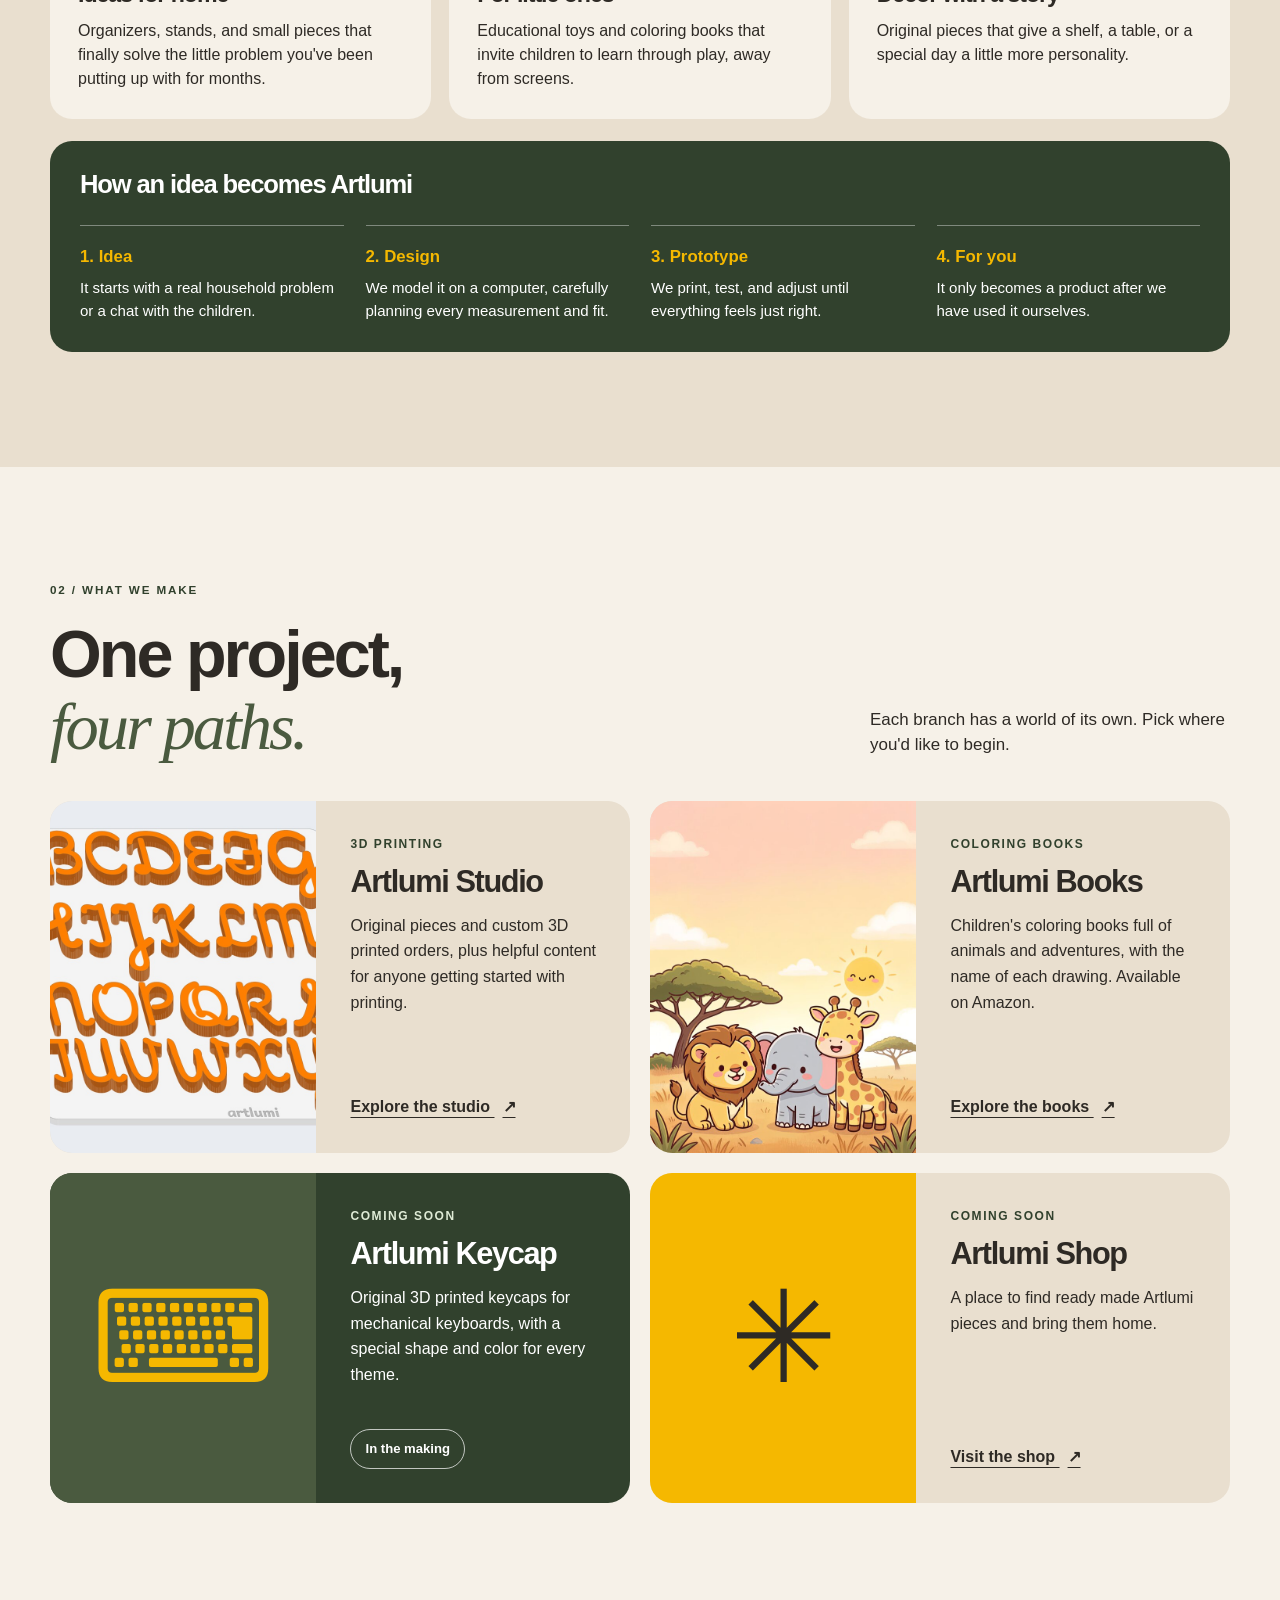
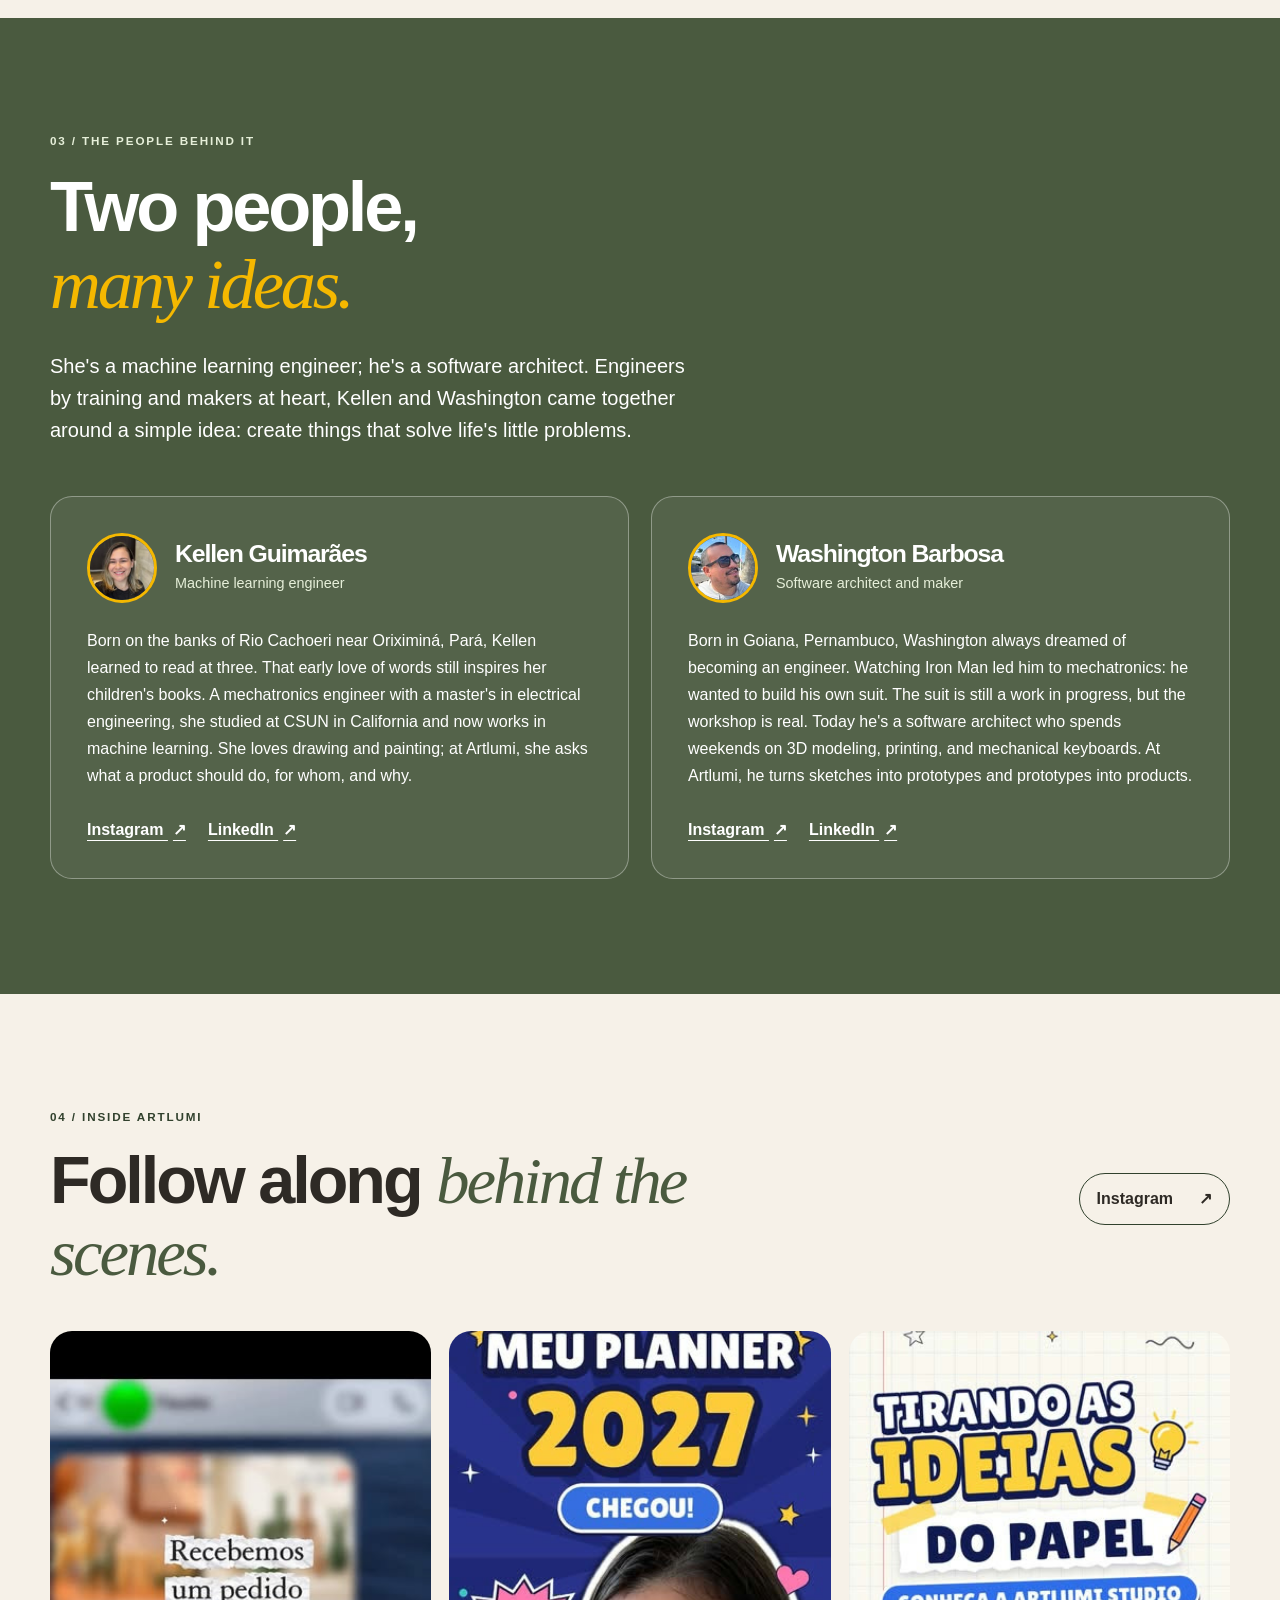
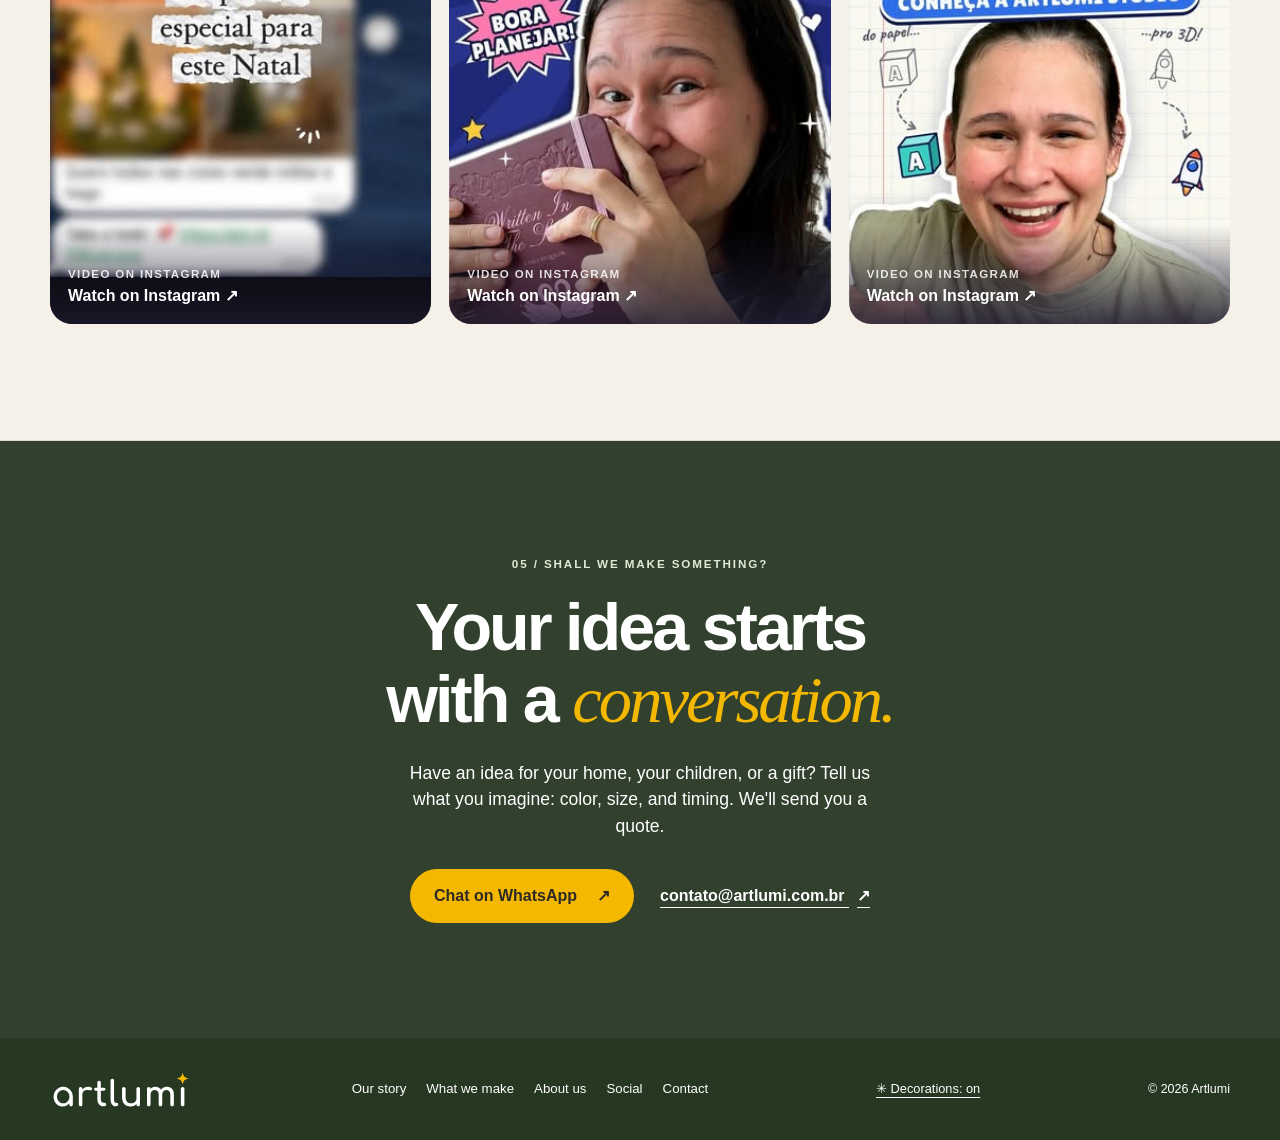
==== commit 41563b0a: "Público-alvo: bloco para quem cria nas horas vagas (pt, en, es) Co-Authored-By: Claude Opus 5.5 <nor" ====
--- a/en/index.html
+++ b/en/index.html
@@ -28,7 +28,7 @@
       })();
     </script>
     <link rel="icon" type="image/svg+xml" href="../assets/img/logo-artlumi.svg">
-    <link rel="stylesheet" href="../assets/style.css?v=8">
+    <link rel="stylesheet" href="../assets/style.css?v=9">
     <script src="../assets/site.js?v=6" defer></script>
     <script src="../assets/seasons.js?v=3" defer></script>
   </head>
@@ -85,6 +85,10 @@
               <p>During the week, Kellen and Washington work in tech at large companies. On weekends, the living room table becomes a workbench. Ideas move from notebook to sketch to prototype, then, after plenty of testing, to something you can hold.</p>
               <p>Artlumi brings those two worlds together. Technology brings the method: measure, test, learn, and improve. Creativity brings color, warmth, and a wish to make everyday life a little lovelier and easier.</p>
             </div>
+          </div>
+          <div class="audience-band">
+            <h3>Made for people who create <em>in their spare time.</em></h3>
+            <p>Artlumi is for people like us: creative people who spend the week at work and save their free time to invent, draw, build and decorate. Whatever the theme, be it a new shelf, a handmade gift or a coloring book to share with the kids, if you have an idea waiting for the weekend, you're in the right place.</p>
           </div>
           <div class="pillars-grid">
             <article class="pillar-card"><span class="pillar-symbol" aria-hidden="true">✳</span><h3>Ideas for home</h3><p>Organizers, stands, and small pieces that finally solve the little problem you've been putting up with for months.</p></article>
--- a/assets/style.css
+++ b/assets/style.css
@@ -64,7 +64,10 @@
 .project-intro h2 em, .ventures-section h2 em { color: var(--green); }
 .project-copy p { margin: 0 0 18px; font-size: 1.1rem; line-height: 1.7; }
 .project-copy p:last-child { margin-bottom: 0; }
-.pillars-grid { display: grid; grid-template-columns: repeat(3, minmax(0, 1fr)); gap: 18px; margin-top: 52px; }
+.audience-band { margin-top: 52px; padding: 30px 34px; border-left: 6px solid var(--yellow); border-radius: var(--radius); background: var(--white); }
+.audience-band h3 { margin-bottom: 12px; font-size: 1.6rem; }
+.audience-band p { max-width: 72ch; margin: 0; font-size: 1.1rem; line-height: 1.7; }
+.pillars-grid { display: grid; grid-template-columns: repeat(3, minmax(0, 1fr)); gap: 18px; margin-top: 22px; }
 .pillar-card { min-width: 0; padding: 28px; border-radius: var(--radius); background: var(--cream); }
 .pillar-symbol { display: block; margin-bottom: 30px; color: var(--green); font-size: 2.5rem; line-height: 1; }
 .pillar-card h3 { margin-bottom: 12px; font-size: 1.45rem; }
@@ -179,7 +182,8 @@
   .section-heading, .social-inner { align-items: start; flex-direction: column; gap: 18px; }
   .section-heading { margin-bottom: 28px; }
   .section-heading > p { max-width: 550px; }
-  .pillars-grid { grid-template-columns: 1fr; gap: 14px; margin-top: 38px; }
+  .audience-band { margin-top: 38px; }
+  .pillars-grid { grid-template-columns: 1fr; gap: 14px; margin-top: 14px; }
   .pillar-symbol { margin-bottom: 18px; }
   .ventures-grid, .bios-grid { grid-template-columns: 1fr; }
   .venture-card { grid-template-columns: minmax(0, .8fr) minmax(0, 1fr); min-height: 300px; }
@@ -189,7 +193,7 @@
 
 @media (max-width: 520px) {
   .section { padding-block: 72px; }
-  .process-band { padding: 24px; }
+  .process-band, .audience-band { padding: 24px; }
   .process-steps { grid-template-columns: 1fr; gap: 18px; }
   .venture-card { grid-template-columns: 1fr; }
   .venture-media { min-height: 220px; max-height: 240px; }
@@ -237,7 +241,7 @@
 :root[data-theme="dark"] .brand img { content: url('img/logo-artlumi-branco.svg'); }
 :root[data-theme="dark"] .hero, :root[data-theme="dark"] .ventures-section, :root[data-theme="dark"] .social-section { background-color: #1e1a2e; background-image: radial-gradient(circle, #c9b6f255 1px, transparent 2px), radial-gradient(circle, #ffd66b33 1px, transparent 2px); background-size: 117px 109px, 163px 151px; }
 :root[data-theme="dark"] .project-section { background: #262038; }
-:root[data-theme="dark"] .pillar-card, :root[data-theme="dark"] .venture-card:not(.idea-card), :root[data-theme="dark"] .bio-card { background: #342c4d; }
+:root[data-theme="dark"] .audience-band, :root[data-theme="dark"] .pillar-card, :root[data-theme="dark"] .venture-card:not(.idea-card), :root[data-theme="dark"] .bio-card { background: #342c4d; }
 :root[data-theme="dark"] .venture-media { background: #2d2643; }
 :root[data-theme="dark"] .process-band, :root[data-theme="dark"] .keycap-card, :root[data-theme="dark"] .contact-section { color: #f7efe4; background: #2d2643; }
 :root[data-theme="dark"] .about-section { color: #f7efe4; background: #262038; }
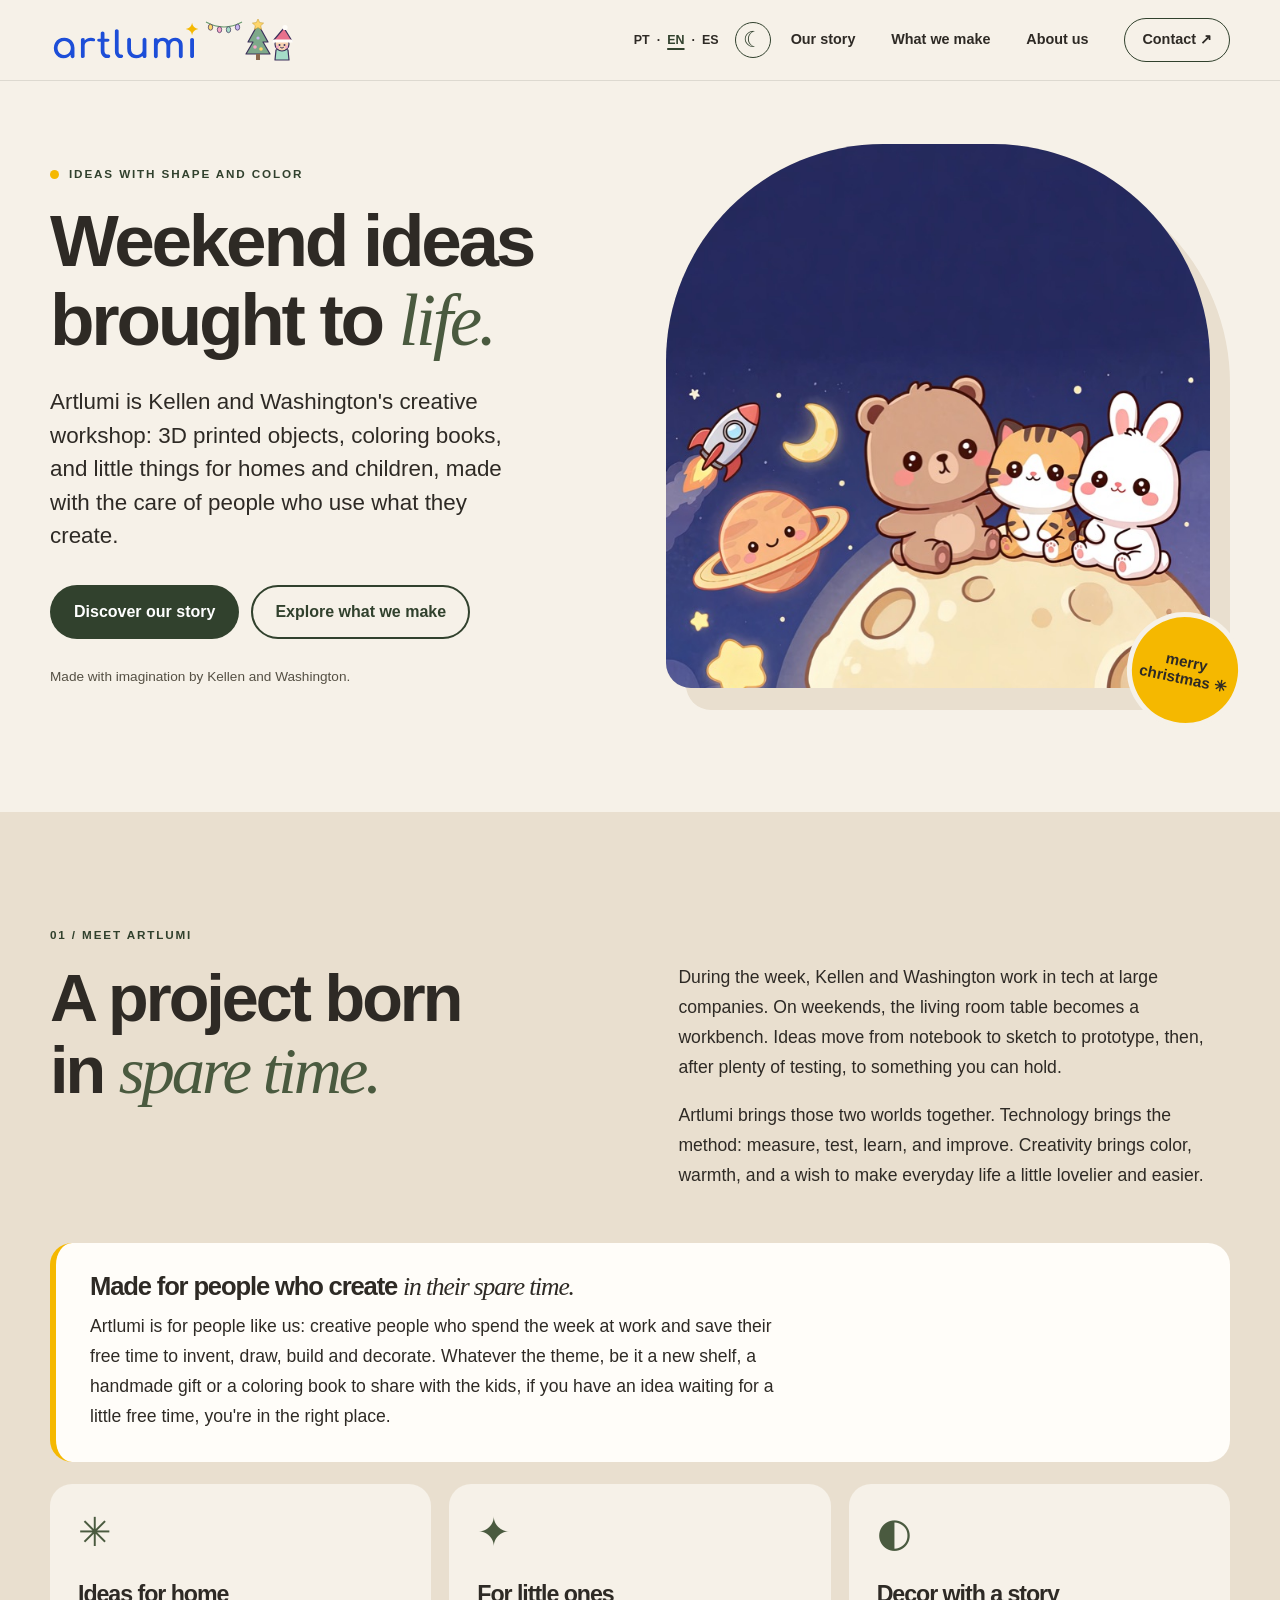
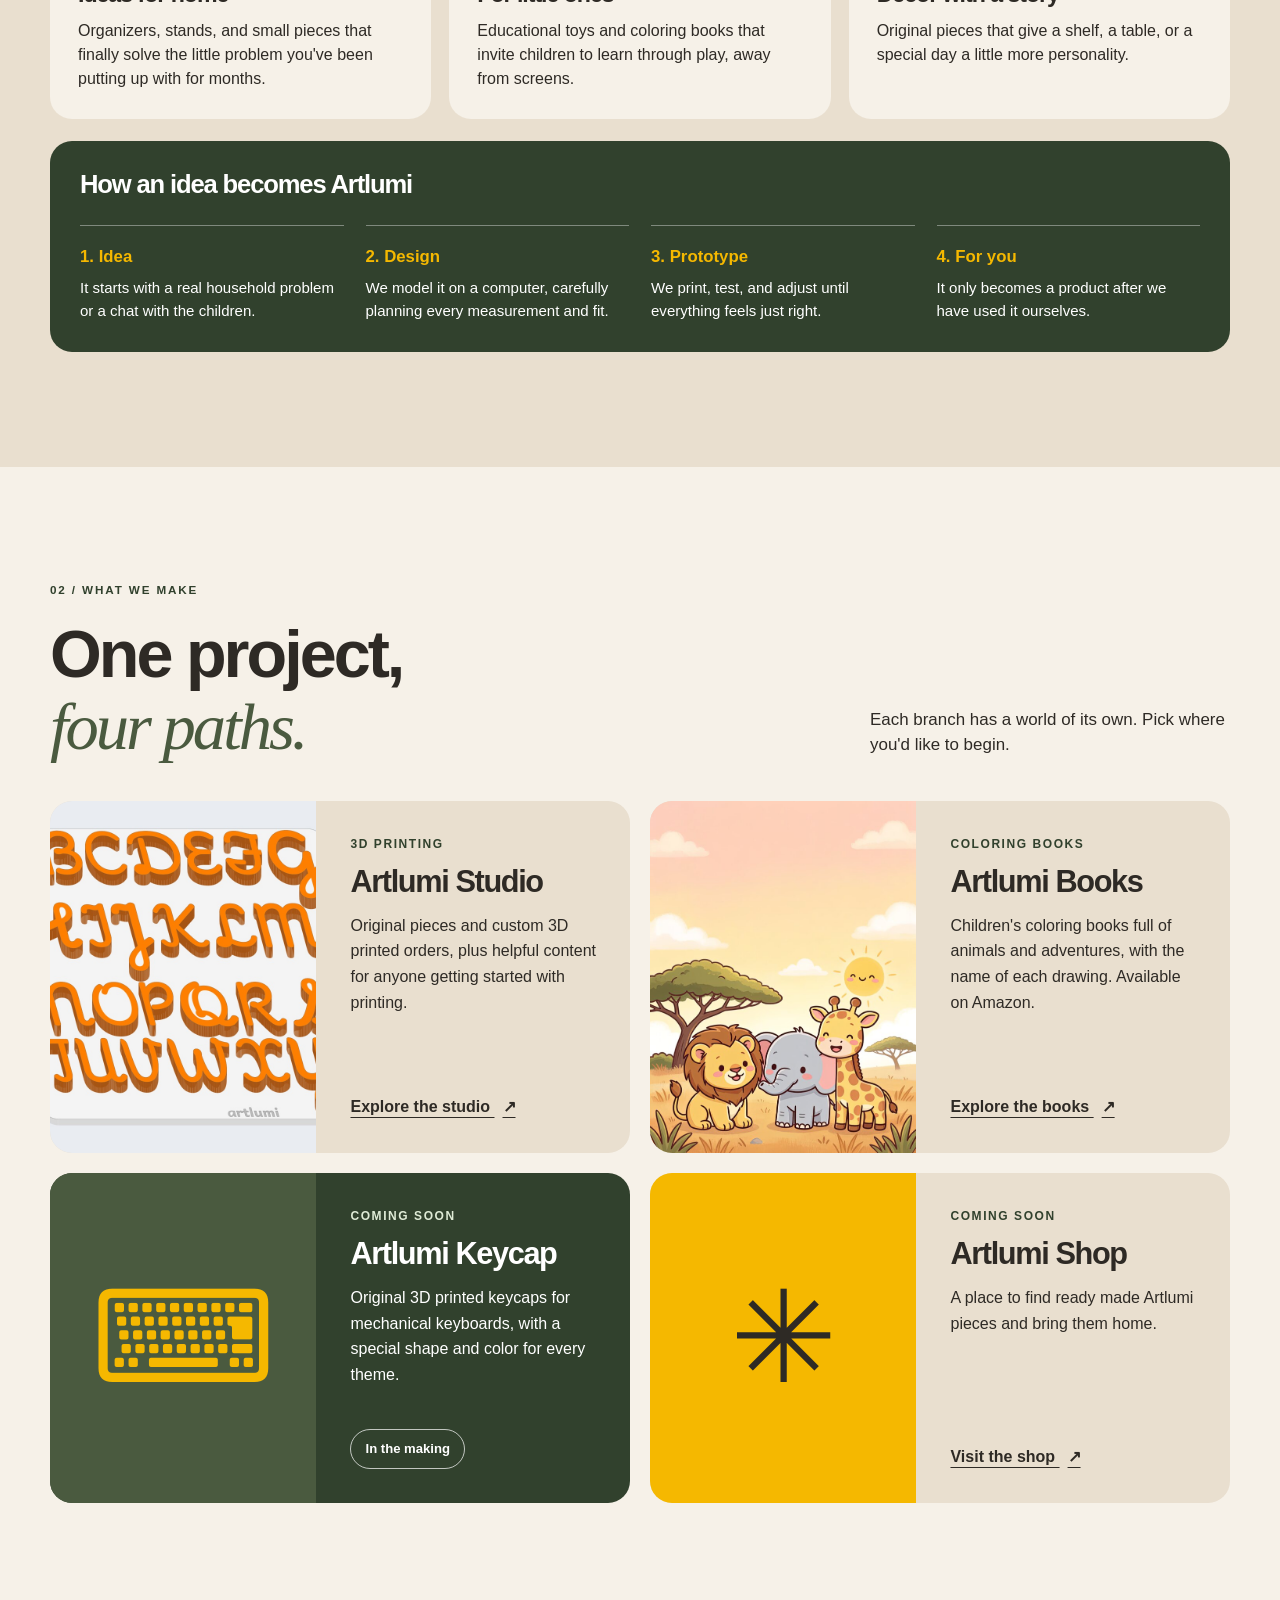
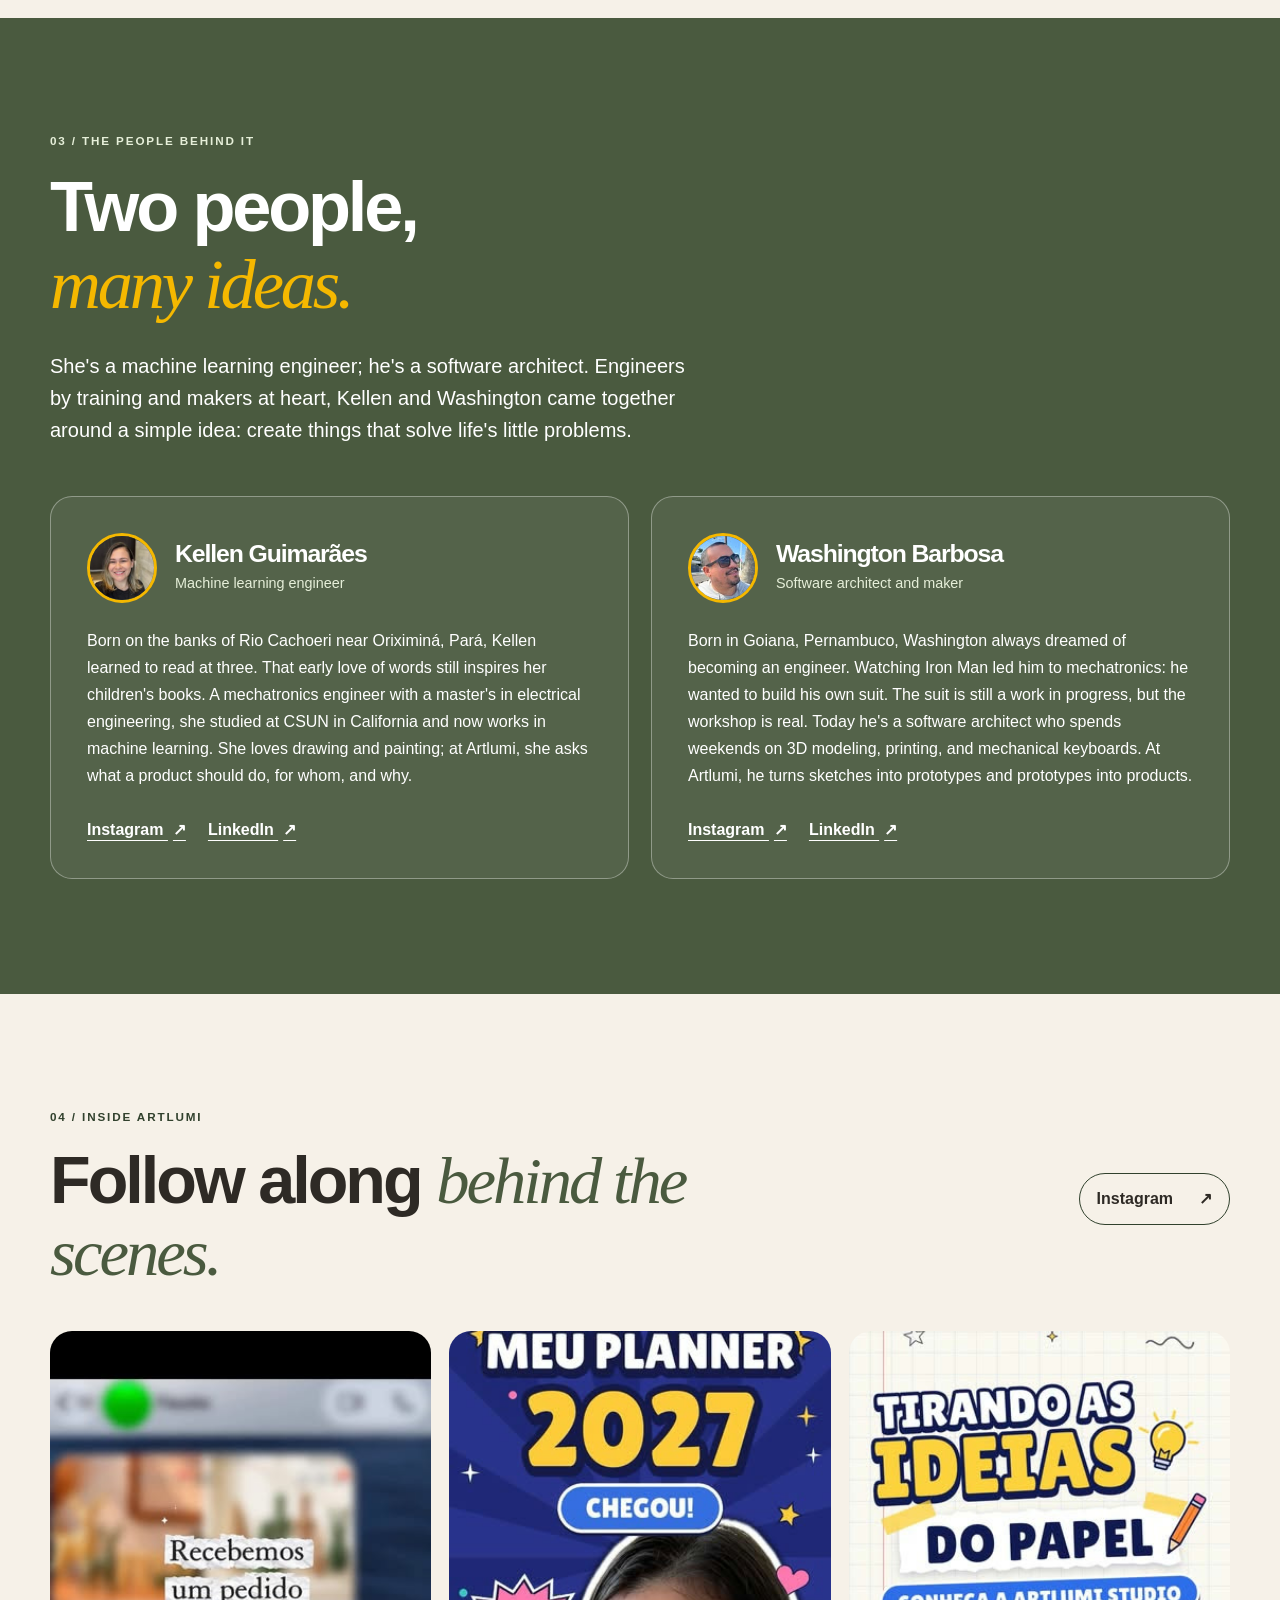
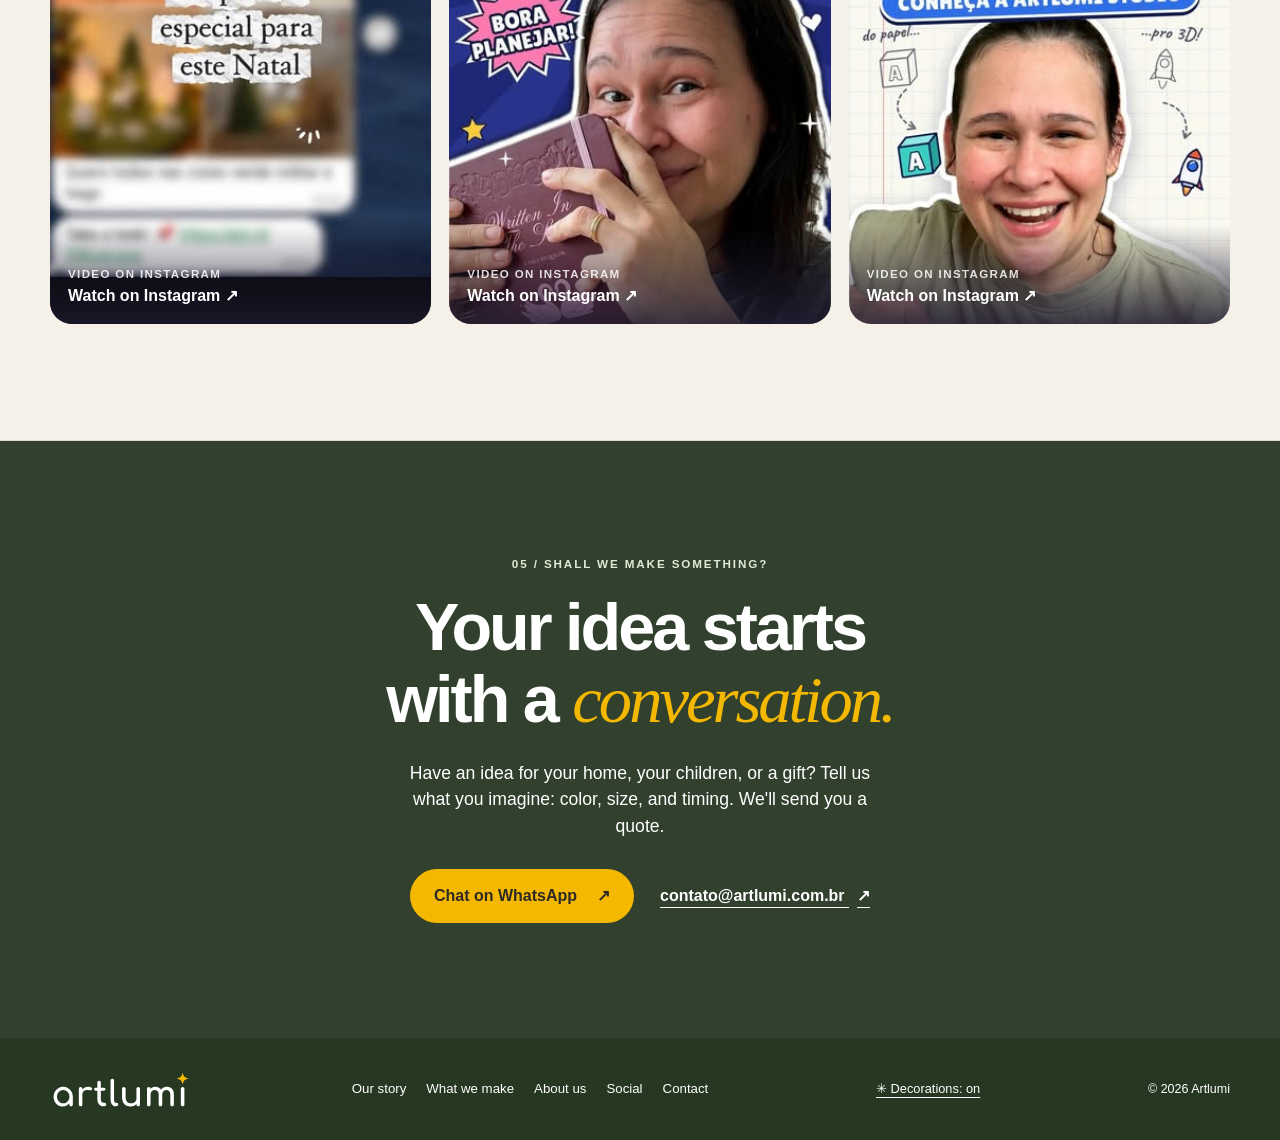
==== commit b870c06f: "Público-alvo: tempo livre no lugar de fim de semana; ✳ como texto no iOS Co-Authored-By: Claude Opus" ====
--- a/en/index.html
+++ b/en/index.html
@@ -30,7 +30,7 @@
     <link rel="icon" type="image/svg+xml" href="../assets/img/logo-artlumi.svg">
     <link rel="stylesheet" href="../assets/style.css?v=9">
     <script src="../assets/site.js?v=6" defer></script>
-    <script src="../assets/seasons.js?v=3" defer></script>
+    <script src="../assets/seasons.js?v=4" defer></script>
   </head>
   <body>
     <header class="site-header">
@@ -71,7 +71,7 @@
             <div class="hero-image-wrap">
               <img src="../assets/img/livro-espaco.jpg" width="681" height="900" alt="Cover of the Artlumi Books space coloring book: a bear, kitten, and bunny sitting on the Moon" fetchpriority="high">
             </div>
-            <span class="media-sticker" aria-hidden="true">made<br>to<br>imagine ✳</span>
+            <span class="media-sticker" aria-hidden="true">made<br>to<br>imagine ✳︎</span>
           </div>
         </div>
       </section>
@@ -88,10 +88,10 @@
           </div>
           <div class="audience-band">
             <h3>Made for people who create <em>in their spare time.</em></h3>
-            <p>Artlumi is for people like us: creative people who spend the week at work and save their free time to invent, draw, build and decorate. Whatever the theme, be it a new shelf, a handmade gift or a coloring book to share with the kids, if you have an idea waiting for the weekend, you're in the right place.</p>
+            <p>Artlumi is for people like us: creative people who spend the week at work and save their free time to invent, draw, build and decorate. Whatever the theme, be it a new shelf, a handmade gift or a coloring book to share with the kids, if you have an idea waiting for a little free time, you're in the right place.</p>
           </div>
           <div class="pillars-grid">
-            <article class="pillar-card"><span class="pillar-symbol" aria-hidden="true">✳</span><h3>Ideas for home</h3><p>Organizers, stands, and small pieces that finally solve the little problem you've been putting up with for months.</p></article>
+            <article class="pillar-card"><span class="pillar-symbol" aria-hidden="true">✳&#xFE0E;</span><h3>Ideas for home</h3><p>Organizers, stands, and small pieces that finally solve the little problem you've been putting up with for months.</p></article>
             <article class="pillar-card"><span class="pillar-symbol" aria-hidden="true">✦</span><h3>For little ones</h3><p>Educational toys and coloring books that invite children to learn through play, away from screens.</p></article>
             <article class="pillar-card"><span class="pillar-symbol" aria-hidden="true">◐</span><h3>Decor with a story</h3><p>Original pieces that give a shelf, a table, or a special day a little more personality.</p></article>
           </div>
@@ -127,7 +127,7 @@
               <div class="venture-copy"><p class="venture-subtitle">Coming soon</p><h3>Artlumi Keycap</h3><p>Original 3D printed keycaps for mechanical keyboards, with a special shape and color for every theme.</p><span class="venture-badge">In the making</span></div>
             </article>
             <article class="venture-card idea-card store-card">
-              <div class="venture-media idea-illustration" aria-hidden="true">✳</div>
+              <div class="venture-media idea-illustration" aria-hidden="true">✳︎</div>
               <div class="venture-copy"><p class="venture-subtitle">Coming soon</p><h3>Artlumi Shop</h3><p>A place to find ready made Artlumi pieces and bring them home.</p><a href="https://store.artlumi.com.br/" target="_blank" rel="noopener" aria-label="Visit the Artlumi Shop">Visit the shop <span aria-hidden="true">↗&#xFE0E;</span></a></div>
             </article>
           </div>
@@ -161,7 +161,7 @@
             <a class="social-link" data-config="instagram" target="_blank" rel="noopener" hidden>Instagram <span aria-hidden="true">↗&#xFE0E;</span></a>
             <a class="social-link" data-config="tiktok" target="_blank" rel="noopener" hidden>TikTok <span aria-hidden="true">↗&#xFE0E;</span></a>
             <a class="social-link" data-config="youtube" target="_blank" rel="noopener" hidden>YouTube <span aria-hidden="true">↗&#xFE0E;</span></a>
-            <p class="coming-soon" id="redes-em-breve">Coming soon <span aria-hidden="true">✳</span></p>
+            <p class="coming-soon" id="redes-em-breve">Coming soon <span aria-hidden="true">✳&#xFE0E;</span></p>
           </div>
         </div>
         <div class="container insta-grid" aria-label="Instagram highlights">
@@ -188,7 +188,7 @@
       <div class="container footer-inner">
         <a href="#inicio" aria-label="Artlumi — back to top"><img src="../assets/img/logo-artlumi-branco.svg" width="150" height="49" loading="lazy" alt="Artlumi"></a>
         <nav aria-label="Footer navigation"><a href="#projeto">Our story</a><a href="#vertentes">What we make</a><a href="#sobre">About us</a><a href="#redes">Social</a><a href="#contato">Contact</a></nav>
-        <button class="decor-toggle" type="button" aria-pressed="true">✳ Decorations: on</button>
+        <button class="decor-toggle" type="button" aria-pressed="true">✳︎ Decorations: on</button>
         <small>© 2026 Artlumi</small>
       </div>
     </footer>
